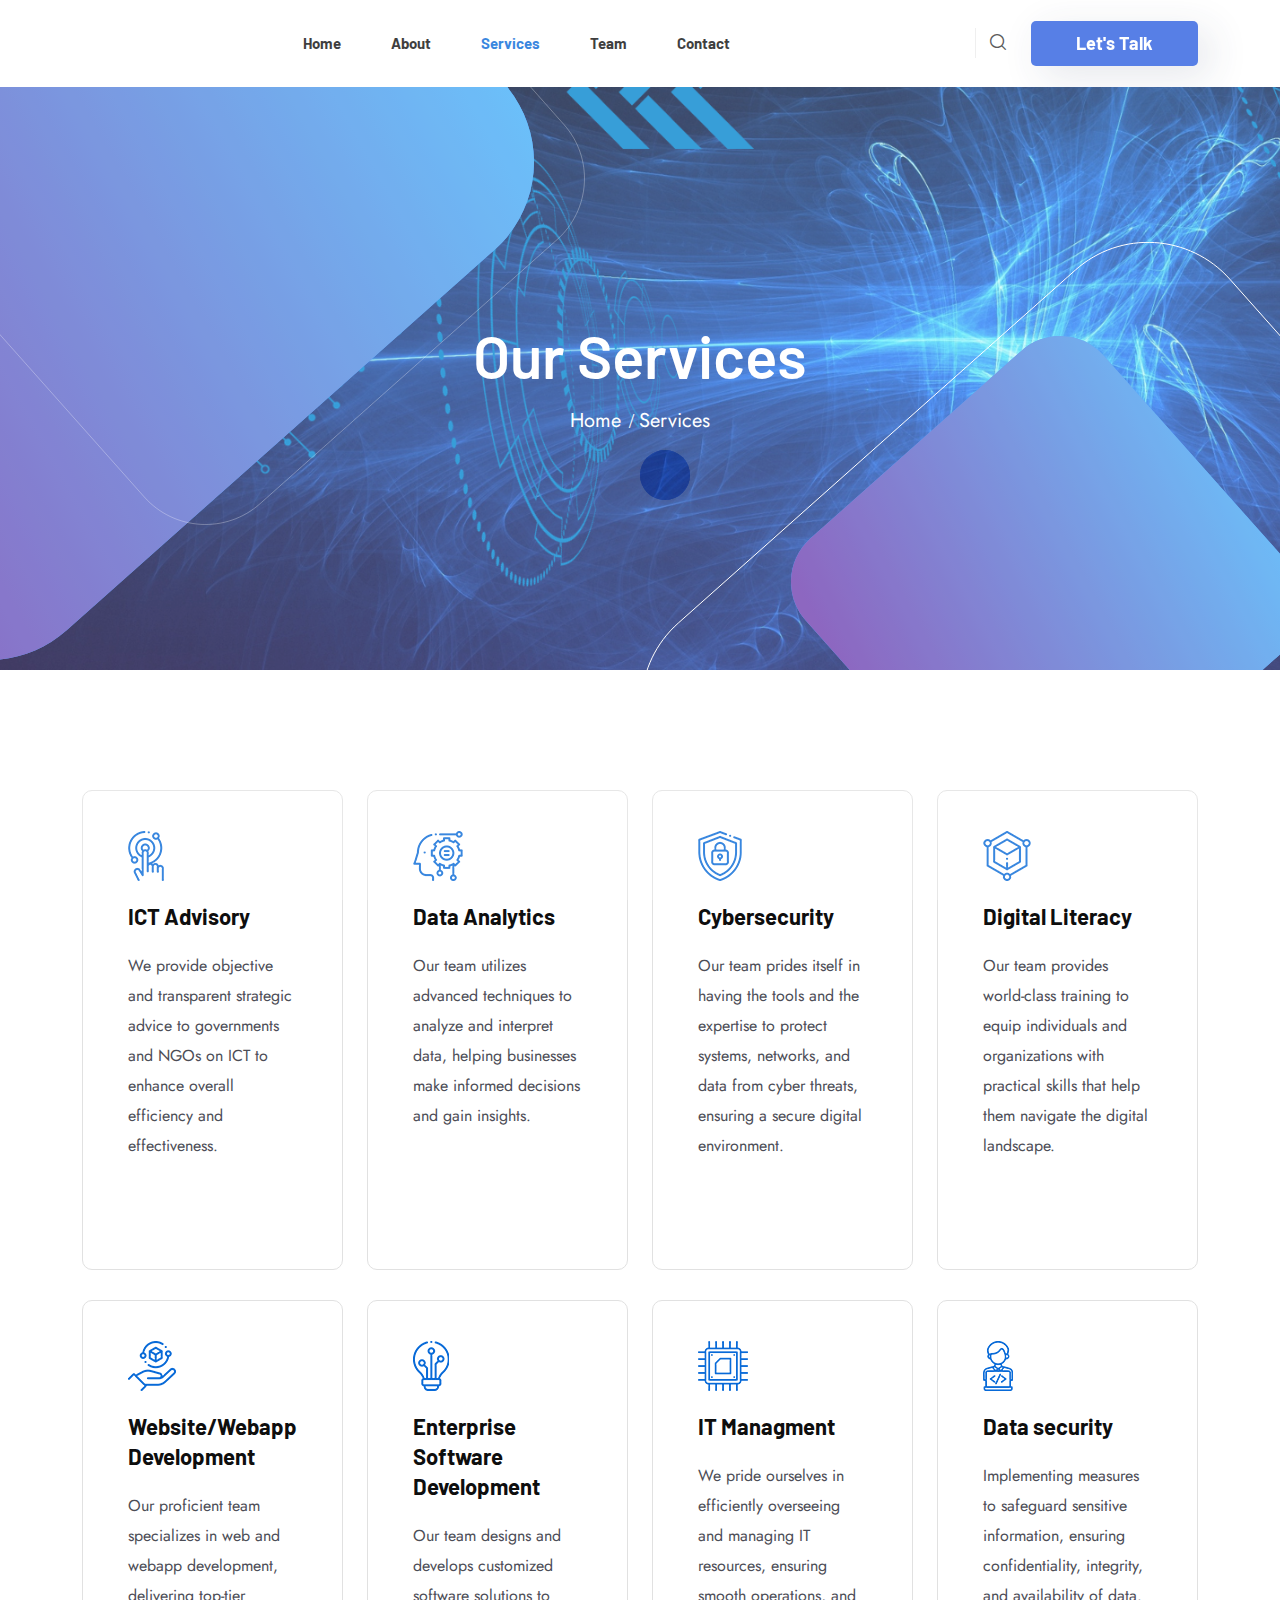
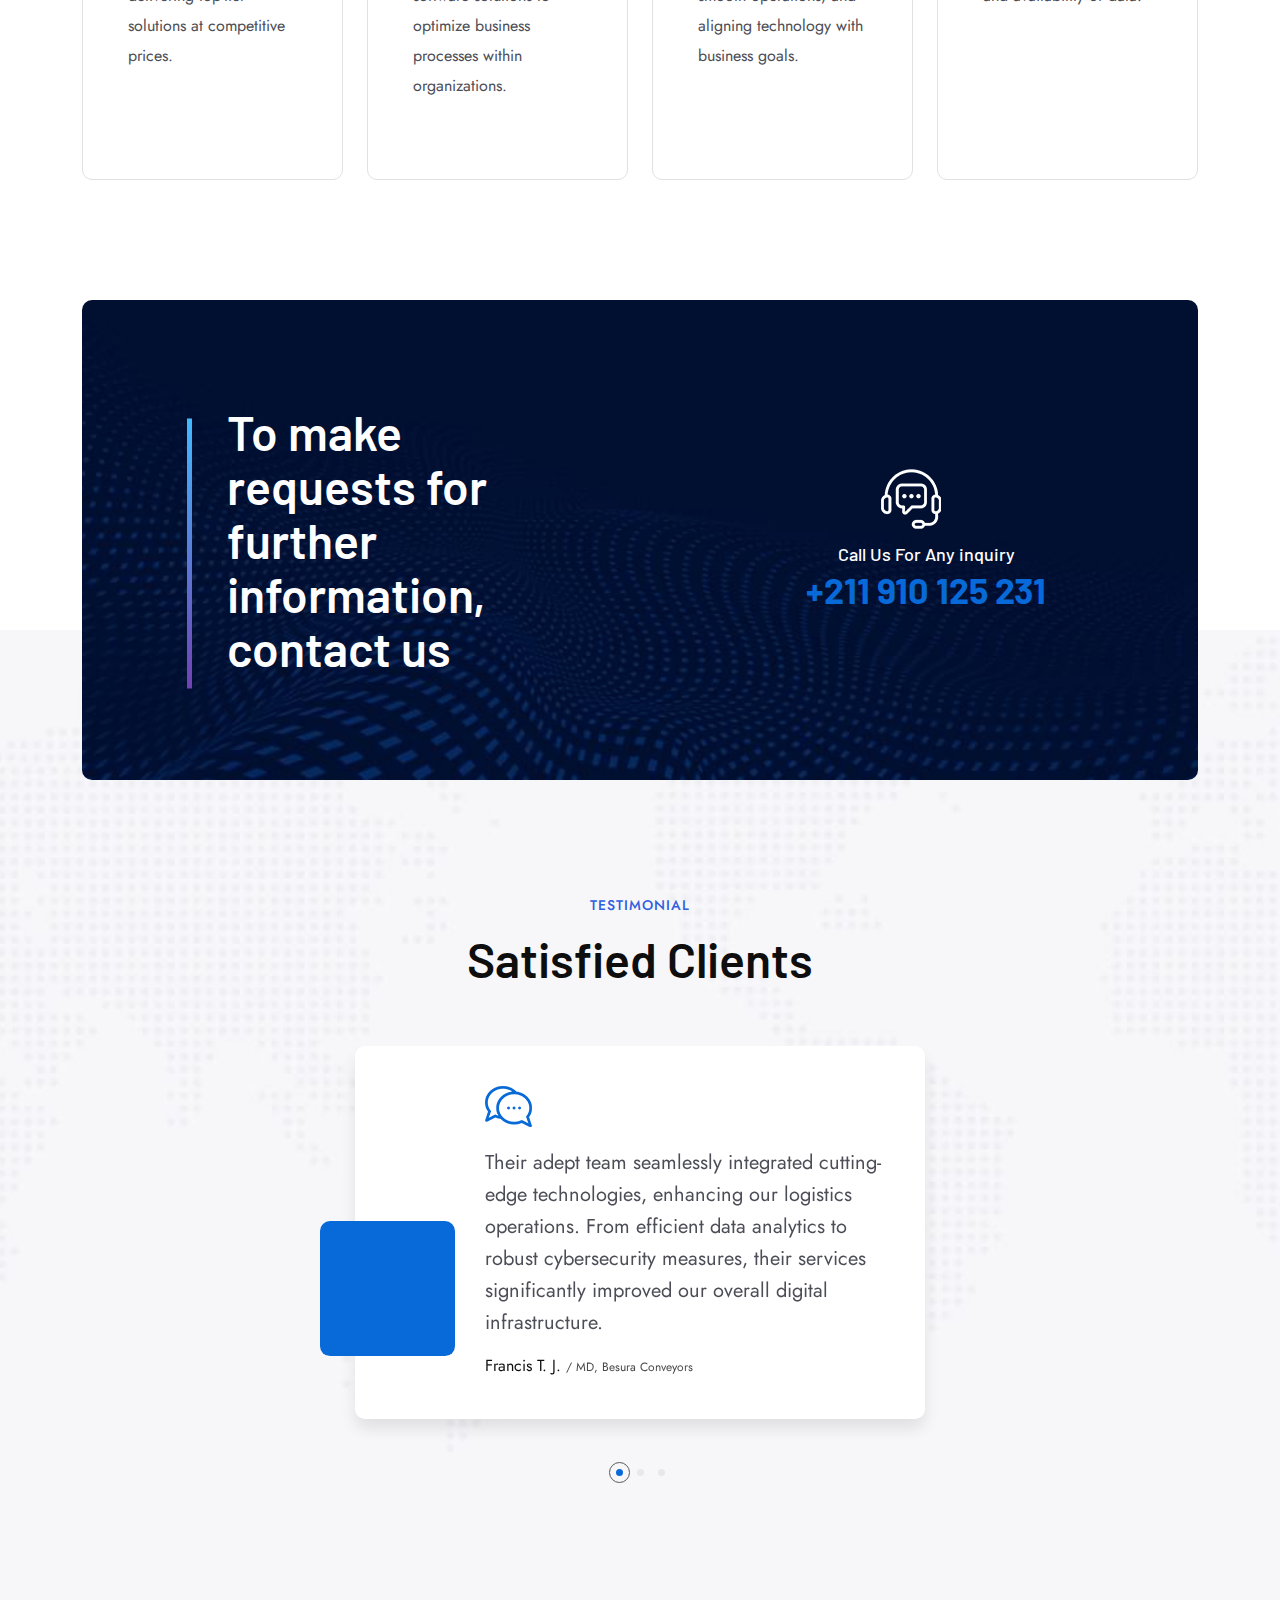
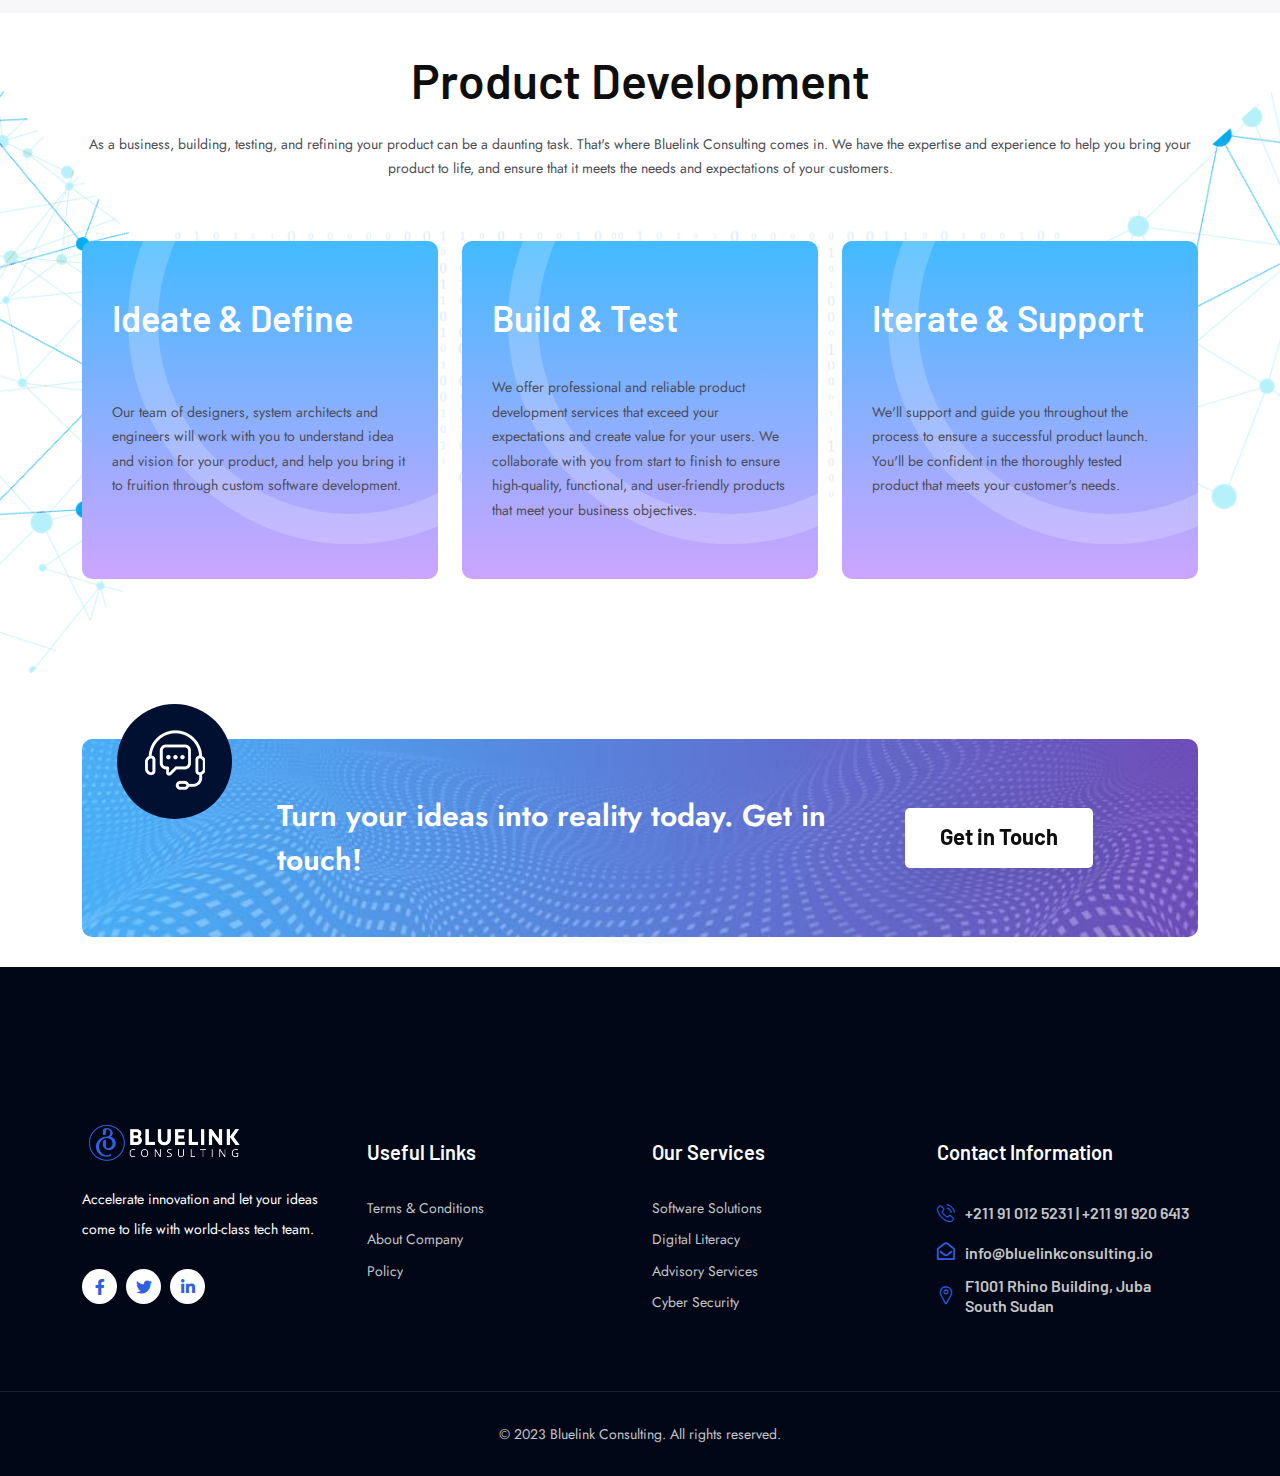
==== service.html @ 691e3c6a "Bluelink Consulting Website" ====
<!doctype html>
<html class="no-js" lang="en">

<head>
    <meta charset="utf-8">
    <meta http-equiv="x-ua-compatible" content="ie=edge">
    <title>Bluelink Consulting - Technology IT Solutions Consultancy</title>
    <meta name="robots" content="noindex, follow" />
    <meta name="description" content="">
    <meta name="viewport" content="width=device-width, initial-scale=1, shrink-to-fit=no">
    <!-- Favicon -->
    <link rel="shortcut icon" type="image/x-icon" href="assets/images/favicon-10.png">

    <!-- CSS
	============================================ -->

    <!-- Icon Font CSS -->
    <link rel="stylesheet" href="assets/css/plugins/all.min.css">
    <link rel="stylesheet" href="assets/css/plugins/flaticon.css">

    <!-- Plugins CSS -->
    <link rel="stylesheet" href="assets/css/plugins/bootstrap.min.css">
    <link rel="stylesheet" href="assets/css/plugins/swiper-bundle.min.css">
    <link rel="stylesheet" href="assets/css/plugins/aos.css">
    <link rel="stylesheet" href="assets/css/plugins/magnific-popup.css">

    <!-- Main Style CSS -->
    <link rel="stylesheet" href="assets/css/style.css">


    <!--====== Use the minified version files listed below for better performance and remove the files listed above ======-->
    <!-- <link rel="stylesheet" href="assets/css/vendor/plugins.min.css">
    <link rel="stylesheet" href="assets/css/style.min.css"> -->

</head>

<body>

    <div class="main-wrapper">


        <!-- Preloader start -->
        <div id="preloader">
            <div class="preloader">
                <span></span>
                <span></span>
            </div>
        </div>
        <!-- Preloader End -->

        <!-- Header Start  -->
        <div id="header" class="section header-section">

            <div class="container">

                <!-- Header Wrap Start  -->
                <div class="header-wrap">

                    <div class="header-logo">
                        <a href="index.html"><img src="assets/images/Bluelink-logo.png" alt=""></a>
                    </div>

                    <div class="header-menu d-none d-lg-block">
                        <ul class="main-menu">
                            <li>
                                <a href="index.html">Home</a>
                            </li>
                            <li>
                                <a href="about.html">About</a>
                            </li>
                            <li class="active-menu">
                                <a href="service.html">Services</a>
                            </li>
                            <li>
                                <a href="team.html">Team</a>
                            </li>
                            <li>
                                <a href="contact.html">Contact</a>
                            </li>
                        </ul>
                    </div>

                    <!-- Header Meta Start -->
                    <div class="header-meta">
                        
                        <!-- Header Search Start -->
                        <div class="header-search">
                            <a class="search-btn" href="#"><i class="flaticon-loupe"></i></a>
                            <div class="search-wrap">
                                <div class="search-inner">
                                    <i id="search-close" class="flaticon-close search-close"></i>
                                    <div class="search-cell">
                                        <form action="#">
                                            <div class="search-field-holder">
                                                <input class="main-search-input" type="search" placeholder="Search Your Keyword...">
                                            </div>
                                        </form>
                                    </div>
                                </div>
                            </div>
                        </div>
                        <!-- Header Search End -->

                        <div class="header-btn d-none d-xl-block">
                            <a class="btn btn-4" href="contact.html">Let's Talk</a>
                        </div>

                        <!-- Header Toggle Start -->
                        <div class="header-toggle d-lg-none">
                            <button data-bs-toggle="offcanvas" data-bs-target="#offcanvasExample">
                                <span></span>
                                <span></span>
                                <span></span>
                            </button>
                        </div>
                        <!-- Header Toggle End -->
                    </div>
                    <!-- Header Meta End  -->

                </div>
                <!-- Header Wrap End  -->

            </div>
        </div>
        <!-- Header End -->

        <!-- Offcanvas Start-->
        <div class="offcanvas offcanvas-start" id="offcanvasExample">
            <div class="offcanvas-header">
                <!-- Offcanvas Logo Start -->
                <div class="offcanvas-logo">
                    <a href="index.html"><img src="assets/images/Bluelink-whitelogo.png" alt=""></a>
                </div>
                <!-- Offcanvas Logo End -->
                <button type="button" class="close-btn" data-bs-dismiss="offcanvas"><i class="flaticon-close"></i></button>
            </div>

            <!-- Offcanvas Body Start -->
            <div class="offcanvas-body">
                <div class="offcanvas-menu">
                    <ul class="main-menu">
                        <li>
                            <a href="index.html">Home</a>
                        </li>
                        <li>
                            <a href="about.html">About Us</a>
                        </li>
                        <li class="active-menu">
                            <a href="service.html">Services</a>
                        </li>
                        <li>
                            <a href="team.html">Team</a>
                        </li>
                        <li><a href="contact.html">Contact</a></li>
                    </ul>
                </div>
            </div>
            <!-- Offcanvas Body End -->
        </div>
        <!-- Offcanvas End -->


        <!-- Page Banner Start -->
        <div class="section page-banner-section" style="background-image: url(assets/images/bg/services-banner.png);">
            <div class="shape-1">
                <svg xmlns="http://www.w3.org/2000/svg" width="944px" height="894px">
                    <defs>
                        <linearGradient id="PSgrad_0" x1="88.295%" x2="0%" y1="0%" y2="46.947%">
                            <stop offset="0%" stop-color="rgb(67,186,255)" stop-opacity="1" />
                            <stop offset="100%" stop-color="rgb(113,65,177)" stop-opacity="1" />
                        </linearGradient>

                    </defs>
                    <path fill-rule="evenodd" fill="rgb(43, 142, 254)" d="M39.612,410.76 L467.344,29.824 C516.51,-13.476 590.638,-9.93 633.938,39.613 L914.192,317.344 C957.492,366.50 953.109,440.637 904.402,483.938 L476.671,864.191 C427.964,907.492 353.376,903.109 310.76,854.402 L29.823,576.670 C-13.477,527.963 -9.94,453.376 39.612,410.76 Z" />
                    <path fill="url(#PSgrad_0)" d="M39.612,410.76 L467.344,29.824 C516.51,-13.476 590.638,-9.93 633.938,39.613 L914.192,317.344 C957.492,366.50 953.109,440.637 904.402,483.938 L476.671,864.191 C427.964,907.492 353.376,903.109 310.76,854.402 L29.823,576.670 C-13.477,527.963 -9.94,453.376 39.612,410.76 Z" />
                </svg>
            </div>
            <div class="shape-2">
                <svg xmlns="http://www.w3.org/2000/svg" width="726.5px" height="726.5px">
                    <path fill-rule="evenodd" stroke="rgb(255, 255, 255)" stroke-width="1px" stroke-linecap="butt" stroke-linejoin="miter" opacity="0.302" fill="none" d="M28.14,285.269 L325.37,21.217 C358.860,-8.851 410.655,-5.808 440.723,28.14 L704.777,325.36 C734.846,358.859 731.802,410.654 697.979,440.722 L400.955,704.776 C367.132,734.844 315.338,731.802 285.269,697.978 L21.216,400.954 C-8.852,367.132 -5.808,315.337 28.14,285.269 Z" />
                </svg>
            </div>
            <div class="shape-3">
                <svg xmlns="http://www.w3.org/2000/svg" width="515px" height="515px">
                    <defs>
                        <linearGradient id="PSgrad_0" x1="0%" x2="89.879%" y1="0%" y2="43.837%">
                            <stop offset="0%" stop-color="rgb(67,186,255)" stop-opacity="1" />
                            <stop offset="100%" stop-color="rgb(113,65,177)" stop-opacity="1" />
                        </linearGradient>

                    </defs>
                    <path fill-rule="evenodd" fill="rgb(43, 142, 254)" d="M19.529,202.280 L230.531,14.698 C254.559,-6.661 291.353,-4.498 312.714,19.528 L500.295,230.531 C521.656,254.558 519.493,291.353 495.466,312.713 L284.463,500.295 C260.436,521.655 223.641,519.492 202.281,495.465 L14.699,284.462 C-6.660,260.435 -4.498,223.640 19.529,202.280 Z" />
                    <path fill="url(#PSgrad_0)" d="M19.529,202.280 L230.531,14.698 C254.559,-6.661 291.353,-4.498 312.714,19.528 L500.295,230.531 C521.656,254.558 519.493,291.353 495.466,312.713 L284.463,500.295 C260.436,521.655 223.641,519.492 202.281,495.465 L14.699,284.462 C-6.660,260.435 -4.498,223.640 19.529,202.280 Z" />
                </svg>
            </div>
            <div class="shape-4">
                <svg xmlns="http://www.w3.org/2000/svg" width="972.5px" height="970.5px">
                    <path fill-rule="evenodd" stroke="rgb(255, 255, 255)" stroke-width="1px" stroke-linecap="butt" stroke-linejoin="miter" fill="none" d="M38.245,381.102 L435.258,28.158 C480.467,-12.32 549.697,-7.964 589.888,37.244 L942.832,434.257 C983.23,479.466 978.955,548.697 933.746,588.888 L536.733,941.832 C491.524,982.23 422.293,977.955 382.103,932.745 L29.158,535.732 C-11.32,490.523 -6.963,421.293 38.245,381.102 Z" />
                </svg>
            </div>
            <div class="container">
                <div class="page-banner-wrap">
                    <div class="row">
                        <div class="col-lg-12">
                            <!-- Page Banner Content Start -->
                            <div class="page-banner text-center">
                                <h2 class="title">Our Services</h2>
                                <ul class="breadcrumb justify-content-center">
                                    <li class="breadcrumb-item"><a href="#">Home</a></li>
                                    <li class="breadcrumb-item active" aria-current="page">Services</li>
                                </ul>
                            </div>
                            <!-- Page Banner Content End -->
                        </div>
                    </div>
                </div>
            </div>
        </div>
        <!-- Page Banner End -->

        <!-- Choose Us Start -->
        <div class="section bluelink-choose-us-section bluelink-choose-us-section-04 section-padding">
            <div class="container">
                <!-- Choose Us Wrap Start -->
                <div class="choose-us-wrap">
                    <div class="choose-us-content-wrap">
                        <div class="row">
                            <div class="col-xl-3 col-lg-4 col-md-6">
                                <!-- Choose Us Item Start -->
                                <div class="choose-us-item-02">
                                    <div class="choose-us-img">
                                        <img src="assets/images/ser-icon9.png" alt="">
                                    </div>
                                    <div class="choose-us-content">
                                        <h3 class="title"><a href="#">ICT Advisory</a></h3>
                                        <p>We provide objective and transparent strategic advice to governments and NGOs on ICT to enhance overall efficiency and effectiveness. </p>
                                    </div>
                                </div>
                                <!-- Choose Us Item End -->
                            </div>
                            <div class="col-xl-3 col-lg-4 col-md-6">
                                <!-- Choose Us Item Start -->
                                <div class="choose-us-item-02">
                                    <div class="choose-us-img">
                                        <img src="assets/images/counter-3.png" alt="">
                                    </div>
                                    <div class="choose-us-content">
                                        <h3 class="title"><a href="#">Data Analytics</a></h3>
                                        <p>Our team utilizes advanced techniques to analyze and interpret data, helping businesses make informed decisions and gain insights.</p>
                                    </div>
                                </div>
                                <!-- Choose Us Item End -->
                            </div>
                            <div class="col-xl-3 col-lg-4 col-md-6">
                                <!-- Choose Us Item Start -->
                                <div class="choose-us-item-02">
                                    <div class="choose-us-img">
                                        <img src="assets/images/ser-icon10.png" alt="">
                                    </div>
                                    <div class="choose-us-content">
                                        <h3 class="title"><a href="#">Cybersecurity</a></h3>
                                        <p>Our team prides itself in having the tools and the expertise to protect systems, networks, and data from cyber threats, ensuring a secure digital environment.</p>
                                    </div>
                                </div>
                                <!-- Choose Us Item End -->
                            </div>
                            <div class="col-xl-3 col-lg-4 col-md-6">
                                <!-- Choose Us Item Start -->
                                <div class="choose-us-item-02">
                                    <div class="choose-us-img">
                                        <img src="assets/images/ser-icon12.png" alt="">
                                    </div>
                                    <div class="choose-us-content">
                                        <h3 class="title"><a href="#">Digital Literacy</a></h3>
                                        <p>Our team provides world-class training to equip individuals and organizations with practical skills that help them navigate the digital landscape.</p>
                                    </div>
                                </div>
                                <!-- Choose Us Item End -->
                            </div>
                            <div class="col-xl-3 col-lg-4 col-md-6">
                                <!-- Choose Us Item Start -->
                                <div class="choose-us-item-02">
                                    <div class="choose-us-img">
                                        <img src="assets/images/counter-1.png" alt="">
                                    </div>
                                    <div class="choose-us-content">
                                        <h3 class="title"><a href="#">Website/Webapp Development</a></h3>
                                        <p>Our proficient team specializes in web and webapp development, delivering top-tier solutions at competitive prices.</p>
                                    </div>
                                </div>
                                <!-- Choose Us Item End -->
                            </div>
                            <div class="col-xl-3 col-lg-4 col-md-6">
                                <!-- Choose Us Item Start -->
                                <div class="choose-us-item-02">
                                    <div class="choose-us-img">
                                        <img src="assets/images/counter-2.png" alt="">
                                    </div>
                                    <div class="choose-us-content">
                                        <h3 class="title"><a href="#">Enterprise Software Development</a></h3>
                                        <p>Our team designs and develops customized software solutions to optimize business processes within organizations.</p>
                                    </div>
                                </div>
                                <!-- Choose Us Item End -->
                            </div>
                            <div class="col-xl-3 col-lg-4 col-md-6">
                                <!-- Choose Us Item Start -->
                                <div class="choose-us-item-02">
                                    <div class="choose-us-img">
                                        <img src="assets/images/ser-icon21.png" alt="">
                                    </div>
                                    <div class="choose-us-content">
                                        <h3 class="title"><a href="#">IT Managment</a></h3>
                                        <p>We pride ourselves in efficiently overseeing and managing IT resources, ensuring smooth operations, and aligning technology with business goals.</p>
                                    </div>
                                </div>
                                <!-- Choose Us Item End -->
                            </div>
                            <div class="col-xl-3 col-lg-4 col-md-6">
                                <!-- Choose Us Item Start -->
                                <div class="choose-us-item-02">
                                    <div class="choose-us-img">
                                        <img src="assets/images/ser-icon22.png" alt="">
                                    </div>
                                    <div class="choose-us-content">
                                        <h3 class="title"><a href="#">Data security</a></h3>
                                        <p>Implementing measures to safeguard sensitive information, ensuring confidentiality, integrity, and availability of data.</p>
                                    </div>
                                </div>
                                <!-- Choose Us Item End -->
                            </div>
                        </div>
                    </div>
                </div>
                <!-- Choose Us Wrap End -->
            </div>
        </div>
        <!-- Choose Us End -->

        <!-- Cta Start -->
        <div class="section bluelink-cta-section-04 bluelink-cta-section-06 bluelink-cta-section-07">
            <div class="container">
                <div class="cta-wrap" style="background-image: url(assets/images/bg/cta-bg5.jpg);">
                    <div class="row align-items-center">
                        <div class="col-lg-7">
                            <!-- Cta Left Start -->
                            <div class="cta-left">
                                <div class="section-title">
                                    <h2 class="title white">To make requests for further information, contact us </h2>
                                </div>
                            </div>
                            <!-- Cta Left End -->
                        </div>
                        <div class="col-lg-5">
                            <!-- Cta Right Start -->
                            <div class="cta-info text-center">
                                <div class="cta-icon">
                                    <img src="assets/images/cta-icon2.png" alt="">
                                </div>
                                <div class="cta-text">
                                    <p>Call Us For Any inquiry</p>
                                    <h3 class="number">+211 910 125 231</h3>
                                </div>
                            </div>
                            <!-- Cta Right End -->
                        </div>
                    </div>
                </div>
            </div>
        </div>
        <!-- Cta End -->

        <!-- Testimonial Start  -->
        <div class="section bg-cover bluelink-testimonial-section-02 bluelink-testimonial-section-03 bluelink-testimonial-section-05 section-padding" style="background-image: url(assets/images/bg/testi-bg4.jpg);">
            <div class="container">
                <!-- Testimonial Wrap Start  -->
                <div class="testimonial-wrap-02">
                    <div class="section-title text-center">
                        <h3 class="sub-title">Testimonial</h3>
                        <h2 class="title">Satisfied Clients</h2>
                    </div>
                    <div class="testimonial-content-wrap-02">
                        <div class="swiper-container testimonial-02-active">
                            <div class="swiper-wrapper">
                                <div class="swiper-slide">
                                    <!--  Single Testimonial Start  -->
                                    <div class="single-testimonial-02">
                                        <div class="testimonial-thumb">
                                            <img src="assets/images/testi-3.jpg" alt="">
                                        </div>
                                        <div class="testimonial-content">
                                            <img src="assets/images/testi-icon.png" alt="">
                                            <p>Their adept team seamlessly integrated cutting-edge technologies, enhancing our logistics operations. From efficient data analytics to robust cybersecurity measures, their services significantly improved our overall digital infrastructure.</p>
                                            <span class="name">Francis T. J. </span>
                                            <span class="designation"> / MD, Besura Conveyors</span>
                                        </div>
                                    </div>
                                    <!--  Single Testimonial End  -->
                                </div>
                                <div class="swiper-slide">
                                    <!--  Single Testimonial Start  -->
                                    <div class="single-testimonial-02">
                                        <div class="testimonial-thumb">
                                            <img src="assets/images/testi-4.jpg" alt="">
                                        </div>
                                        <div class="testimonial-content">
                                            <img src="assets/images/testi-icon.png" alt="">
                                            <p>Accelerate innovation with world-class tech teams Beyond more stoic this along goodness hey this this wow manatee </p>
                                            <span class="name">Makerson M. M. </span>
                                            <span class="designation"> / CEO, Diamond Tech</span>
                                        </div>
                                    </div>
                                    <!--  Single Testimonial End  -->
                                </div>
                                <div class="swiper-slide">
                                    <!--  Single Testimonial Start  -->
                                    <div class="single-testimonial-02">
                                        <div class="testimonial-thumb">
                                            <img src="assets/images/testi-3.jpg" alt="">
                                        </div>
                                        <div class="testimonial-content">
                                            <img src="assets/images/testi-icon.png" alt="">
                                            <p>Accelerate innovation with world-class tech teams Beyond more stoic this along goodness hey this this wow manatee </p>
                                            <span class="name">Sammy J. </span>
                                            <span class="designation"> / Founder, GPI</span>
                                        </div>
                                    </div>
                                    <!--  Single Testimonial End  -->
                                </div>
                            </div>

                            <!-- Add Pagination -->
                            <div class="swiper-pagination"></div>
                        </div>
                    </div>
                </div>
                <!-- Testimonial Wrap End  -->
            </div>
        </div>
        <!-- Testimonial End  -->

        <!-- Pricing Start -->
        <div class="section bluelink-pricing-section section-padding-02" style="background-image: url(assets/images/bg/services-bg10.png)">
            <div class="container">
                <!-- Pricing Wrap Start -->
                <div class="pricing-wrap">
                    <div class="section-title text-center">
                        <h2 class="title1">Product Development</h2>
                        <br>
                        <p>As a business, building, testing, and refining your product can be a daunting task. That's where Bluelink Consulting comes in.
                            We have the expertise and experience to help you bring your product to life, and ensure that it meets the needs and expectations of your customers.
                        </p>
                    </div>
                    <div class="pricing-content-wrap">
                        <div class="row">
                            <div class="col-lg-4 col-md-6">
                                <!-- Single Pricing Start -->
                                <div class="single-pricing active">
                                    <div class="pricing-badge">
                                        <span class="title">Ideate & Define</span>
                                    </div>
                                    <div class="pricing-price">
                                        <p>Our team of designers, system architects and engineers will work with you to understand idea and vision for your product, and help you bring it to fruition through custom software development.</p>
                                    </div>
                                </div>
                                <!-- Single Pricing End -->
                            </div>
                            <div class="col-lg-4 col-md-6">
                                <!-- Single Pricing Start -->
                                <div class="single-pricing active">
                                    <div class="pricing-badge">
                                        <span class="title">Build & Test</span>
                                    </div>
                                    <div class="pricing-price">
                                        <p>We offer professional and reliable product development services that exceed your expectations and create value for your users. We collaborate with you from start to finish to ensure high-quality, functional, and user-friendly products that meet your business objectives.</p>
                                    </div>
                                </div>
                                <!-- Single Pricing End -->
                            </div>
                            <div class="col-lg-4 col-md-6">
                                <!-- Single Pricing Start -->
                                <div class="single-pricing active">
                                    <div class="pricing-badge">
                                        <span class="title">Iterate & Support</span>
                                    </div>
                                    <div class="pricing-price">
                                        <p>We'll support and guide you throughout the process to ensure a successful product launch. You'll be confident in the thoroughly tested product that meets your customer's needs.</p>
                                    </div>
                                </div>
                                <!-- Single Pricing End -->
                            </div>
                        </div>
                    </div>
                </div>
                <!-- Pricing Wrap End -->
            </div>
        </div>
        <!-- Pricing End -->

        
        <!-- Cta Start -->
        <div class="section bluelink-cta-section-02 section-padding-02">
            <div class="container">
                <!-- Cta Wrap Start -->
                <div class="cta-wrap" style="background-image: url(assets/images/bg/cta-bg.jpg);">
                    <div class="row align-items-center">
                        <div class="col-xl-9 col-lg-8">
                            <!-- Cta Content Start -->
                            <div class="cta-content">
                                <div class="cta-icon">
                                    <img src="assets/images/cta-icon2.png" alt="">
                                </div>
                                <p>Turn your ideas into reality today. Get in touch!</p>
                            </div>
                            <!-- Cta Content End -->
                        </div>
                        <div class="col-xl-3 col-lg-4">
                            <!-- Cta Button Start -->
                            <div class="cta-btn">
                                <a class="btn btn-white" href="contact.html">Get in Touch</a>
                            </div>
                            <!-- Cta Button End -->
                        </div>
                    </div>
                </div>
                <!-- Cta Wrap End -->
            </div>
        </div>
        <!-- Cta End -->


        <!-- Footer Section Start -->
        <div class="section footer-section footer-section-03 footer-section-05" style="background-image: url(assets/images/bg/footer-bg.jpg);">

            <div class="container">
                <!-- Footer Widget Wrap Start -->
                <div class="footer-widget-wrap">
                    <div class="row">
                        <div class="col-lg-3 col-sm-6">
                            <!-- Footer Widget Start -->
                            <div class="footer-widget-about">
                                <a class="footer-logo" href="index.html"><img src="assets/images/Bluelink-whitelogo.png" alt="Logo"></a>
                                <p>Accelerate innovation and let your ideas come to life with world-class tech team.</p>
                                <div class="footer-social">
                                    <ul class="social">
                                        <li><a href="#"><i class="fab fa-facebook-f"></i></a></li>
                                        <li><a href="#"><i class="fab fa-twitter"></i></a></li>
                                        <li><a href="#"><i class="fab fa-linkedin-in"></i></a></li>
                                    </ul>
                                </div>
                            </div>
                            <!-- Footer Widget End -->
                        </div>
                        <div class="col-lg-3 col-sm-6">
                            <!-- Footer Widget Start -->
                            <div class="footer-widget">
                                <h4 class="footer-widget-title">Useful Links</h4>

                                <div class="widget-link">
                                    <ul class="link">
                                        <li><a href="#">Terms & Conditions</a></li>
                                        <li><a href="about.html">About Company</a></li>
                                        <li><a href="#">Policy</a></li>
                                    </ul>
                                </div>
                            </div>
                            <!-- Footer Widget End -->
                        </div>
                        <div class="col-lg-3 col-sm-6">
                            <!-- Footer Widget Start -->
                            <div class="footer-widget">
                                <h4 class="footer-widget-title">Our Services</h4>

                                <div class="widget-link">
                                    <ul class="link">
                                        <li><a href="#">Software Solutions</a></li>
                                        <li><a href="#">Digital Literacy</a></li>
                                        <li><a href="#">Advisory Services</a></li>
                                        <li><a href="#">Cyber Security</a></li>
                                    </ul>
                                </div>
                            </div>
                            <!-- Footer Widget End -->
                        </div>
                        <div class="col-lg-3 col-sm-6">
                            <!-- Footer Widget Start -->
                            <div class="footer-widget">
                                <h4 class="footer-widget-title">Contact Information</h4>

                                <div class="widget-info">
                                    <ul>
                                        <li>
                                            <div class="info-icon">
                                                <i class="flaticon-phone-call"></i>
                                            </div>
                                            <div class="info-text">
                                                <span><a href="#">+211 91 012 5231 | +211 91 920 6413</a></span>
                                            </div>
                                        </li>
                                        <li>
                                            <div class="info-icon">
                                                <i class="far fa-envelope-open"></i>
                                            </div>
                                            <div class="info-text">
                                                <span><a href="#">info@bluelinkconsulting.io</a></span>
                                            </div>
                                        </li>
                                        <li>
                                            <div class="info-icon">
                                                <i class="flaticon-pin"></i>
                                            </div>
                                            <div class="info-text">
                                                <span>F1001 Rhino Building, Juba<br>South Sudan</span>
                                            </div>
                                        </li>
                                    </ul>
                                </div>
                            </div>
                            <!-- Footer Widget End -->
                        </div>
                    </div>
                </div>
                <!-- Footer Widget Wrap End -->
            </div>

            <!-- Footer Copyright Start -->
            <div class="footer-copyright-area">
                <div class="container">
                    <div class="footer-copyright-wrap">
                        <div class="row align-items-center">
                            <div class="col-lg-12">
                                <!-- Footer Copyright Text Start -->
                                <div class="copyright-text text-center">
                                    <p>© 2023 Bluelink Consulting. All rights reserved. </p>
                                </div>
                                <!-- Footer Copyright Text End -->
                            </div>
                        </div>
                    </div>
                </div>
            </div>
            <!-- Footer Copyright End -->
        </div>
        <!-- Footer Section End -->

        <!-- back to top start -->
        <div class="progress-wrap">
            <svg class="progress-circle svg-content" width="100%" height="100%" viewBox="-1 -1 102 102">
                <path d="M50,1 a49,49 0 0,1 0,98 a49,49 0 0,1 0,-98" />
            </svg>
        </div>
        <!-- back to top end -->

    </div>

    <!-- JS
    ============================================ -->
    <script src="assets/js/vendor/jquery-1.12.4.min.js"></script>
    <script src="assets/js/vendor/modernizr-3.11.2.min.js"></script>

    <!-- Bootstrap JS -->
    <script src="assets/js/plugins/popper.min.js"></script>
    <script src="assets/js/plugins/bootstrap.min.js"></script>

    <!-- Plugins JS -->
    <script src="assets/js/plugins/swiper-bundle.min.js"></script>
    <script src="assets/js/plugins/aos.js"></script>
    <script src="assets/js/plugins/waypoints.min.js"></script>
    <script src="assets/js/plugins/back-to-top.js"></script>
    <script src="assets/js/plugins/jquery.counterup.min.js"></script>
    <script src="assets/js/plugins/appear.min.js"></script>
    <script src="assets/js/plugins/jquery.magnific-popup.min.js"></script>


    <!--====== Use the minified version files listed below for better performance and remove the files listed above ======-->


    <!-- Main JS -->
    <script src="assets/js/main.js"></script>

</body>

</html>
---- assets/css/plugins/flaticon.css ----
@font-face {
    font-family: "flaticon";
    src: url("../../fonts/flaticon.ttf?9da6da3c6ae6f38ca4698081ef934ea0") format("truetype"),
url("../../fonts/flaticon.woff?9da6da3c6ae6f38ca4698081ef934ea0") format("woff"),
url("../../fonts/flaticon.woff2?9da6da3c6ae6f38ca4698081ef934ea0") format("woff2"),
url("../../fonts/flaticon.eot?9da6da3c6ae6f38ca4698081ef934ea0#iefix") format("embedded-opentype"),
url("../../fonts/flaticon.svg?9da6da3c6ae6f38ca4698081ef934ea0#flaticon") format("svg");
}


i[class^="flaticon-"]:before, i[class*=" flaticon-"]:before {
    font-family: flaticon !important;
    font-style: normal;
    font-weight: normal !important;
    font-variant: normal;
    text-transform: none;
    line-height: 1;
    -webkit-font-smoothing: antialiased;
    -moz-osx-font-smoothing: grayscale;
}


.flaticon-like:before { content: "\f100"; }
.flaticon-menu:before { content: "\f101"; }
.flaticon-loupe:before { content: "\f102"; }
.flaticon-shopping-basket:before { content: "\f103"; }
.flaticon-location-pin:before { content: "\f104"; }
.flaticon-send:before { content: "\f105"; }
.flaticon-right-arrow:before { content: "\f106"; }
.flaticon-left-arrow:before { content: "\f107"; }
.flaticon-left-arrow-1:before { content: "\f108"; }
.flaticon-right-arrow-1:before { content: "\f109"; }
.flaticon-youtube:before { content: "\f10a"; }
.flaticon-vegetable:before { content: "\f10b"; }
.flaticon-water-bottle:before { content: "\f10c"; }
.flaticon-healthcare:before { content: "\f10d"; }
.flaticon-mortarboard:before { content: "\f10e"; }
.flaticon-atoms:before { content: "\f10f"; }
.flaticon-maternity:before { content: "\f110"; }
.flaticon-plus:before { content: "\f111"; }
.flaticon-supermarket-gift:before { content: "\f112"; }
.flaticon-gift:before { content: "\f113"; }
.flaticon-play:before { content: "\f114"; }
.flaticon-right-quote:before { content: "\f115"; }
.flaticon-user:before { content: "\f116"; }
.flaticon-user-1:before { content: "\f117"; }
.flaticon-set-square:before { content: "\f118"; }
.flaticon-bell:before { content: "\f119"; }
.flaticon-book:before { content: "\f11a"; }
.flaticon-dollar-currency-symbol:before { content: "\f11b"; }
.flaticon-right-arrow-2:before { content: "\f11c"; }
.flaticon-wall-clock:before { content: "\f11d"; }
.flaticon-folder:before { content: "\f11e"; }
.flaticon-email:before { content: "\f11f"; }
.flaticon-startup:before { content: "\f120"; }
.flaticon-diamond:before { content: "\f121"; }
.flaticon-gift-1:before { content: "\f122"; }
.flaticon-call:before { content: "\f123"; }
.flaticon-shopping-bag:before { content: "\f124"; }
.flaticon-idea:before { content: "\f125"; }
.flaticon-idea-1:before { content: "\f126"; }
.flaticon-target:before { content: "\f127"; }
.flaticon-bar-chart:before { content: "\f128"; }
.flaticon-fitness:before { content: "\f129"; }
.flaticon-healthy-food:before { content: "\f12a"; }
.flaticon-dumbbell:before { content: "\f12b"; }
.flaticon-play-button:before { content: "\f12c"; }
.flaticon-plus-1:before { content: "\f12d"; }
.flaticon-add:before { content: "\f12e"; }
.flaticon-left-quote:before { content: "\f12f"; }
.flaticon-right-quote-1:before { content: "\f130"; }
.flaticon-checked:before { content: "\f131"; }
.flaticon-check:before { content: "\f132"; }
.flaticon-tick:before { content: "\f133"; }
.flaticon-like-1:before { content: "\f134"; }
.flaticon-like-2:before { content: "\f135"; }
.flaticon-heart:before { content: "\f136"; }
.flaticon-quote-left:before { content: "\f137"; }
.flaticon-link:before { content: "\f138"; }
.flaticon-worldwide:before { content: "\f139"; }
.flaticon-edit:before { content: "\f13a"; }
.flaticon-star:before { content: "\f13b"; }
.flaticon-star-1:before { content: "\f13c"; }
.flaticon-copy:before { content: "\f13d"; }
.flaticon-book-1:before { content: "\f13e"; }
.flaticon-settings:before { content: "\f13f"; }
.flaticon-calendar:before { content: "\f140"; }
.flaticon-price-tag:before { content: "\f141"; }
.flaticon-edit-file:before { content: "\f142"; }
.flaticon-bell-1:before { content: "\f143"; }
.flaticon-padlock:before { content: "\f144"; }
.flaticon-house:before { content: "\f145"; }
.flaticon-chat:before { content: "\f146"; }
.flaticon-attachment:before { content: "\f147"; }
.flaticon-upload:before { content: "\f148"; }
.flaticon-file:before { content: "\f149"; }
.flaticon-shield:before { content: "\f14a"; }
.flaticon-share:before { content: "\f14b"; }
.flaticon-black-circle:before { content: "\f14c"; }
.flaticon-close:before { content: "\f14d"; }
.flaticon-close-1:before { content: "\f14e"; }
.flaticon-credit-card:before { content: "\f14f"; }
.flaticon-phone-call:before { content: "\f150"; }
.flaticon-pin:before { content: "\f151"; }
.flaticon-shopping-cart:before { content: "\f152"; }
.flaticon-shopping-cart-1:before { content: "\f153"; }
.flaticon-right-arrow-3:before { content: "\f154"; }
.flaticon-left-arrow-2:before { content: "\f155"; }
.flaticon-user-2:before { content: "\f156"; }
.flaticon-avatar:before { content: "\f157"; }
.flaticon-straight-quotes:before { content: "\f158"; }
.flaticon-heart-1:before { content: "\f159"; }
.flaticon-settings-1:before { content: "\f15a"; }
.flaticon-profits:before { content: "\f15b"; }
.flaticon-graph:before { content: "\f15c"; }
.flaticon-graph-1:before { content: "\f15d"; }
.flaticon-graph-2:before { content: "\f15e"; }
.flaticon-graphics-scale:before { content: "\f15f"; }
.flaticon-bar-chart-1:before { content: "\f160"; }
.flaticon-update:before { content: "\f161"; }
.flaticon-unlock:before { content: "\f162"; }
.flaticon-padlock-1:before { content: "\f163"; }
.flaticon-question:before { content: "\f164"; }
.flaticon-help:before { content: "\f165"; }
.flaticon-task:before { content: "\f166"; }
.flaticon-copy-file:before { content: "\f167"; }
.flaticon-google-docs:before { content: "\f168"; }
.flaticon-english-language:before { content: "\f169"; }
.flaticon-translate:before { content: "\f16a"; }
.flaticon-upload-1:before { content: "\f16b"; }
.flaticon-download:before { content: "\f16c"; }
.flaticon-back:before { content: "\f16d"; }
.flaticon-next:before { content: "\f16e"; }
.flaticon-delete:before { content: "\f16f"; }
.flaticon-horizontal-line-remove-button:before { content: "\f170"; }
.flaticon-online-learning:before { content: "\f171"; }
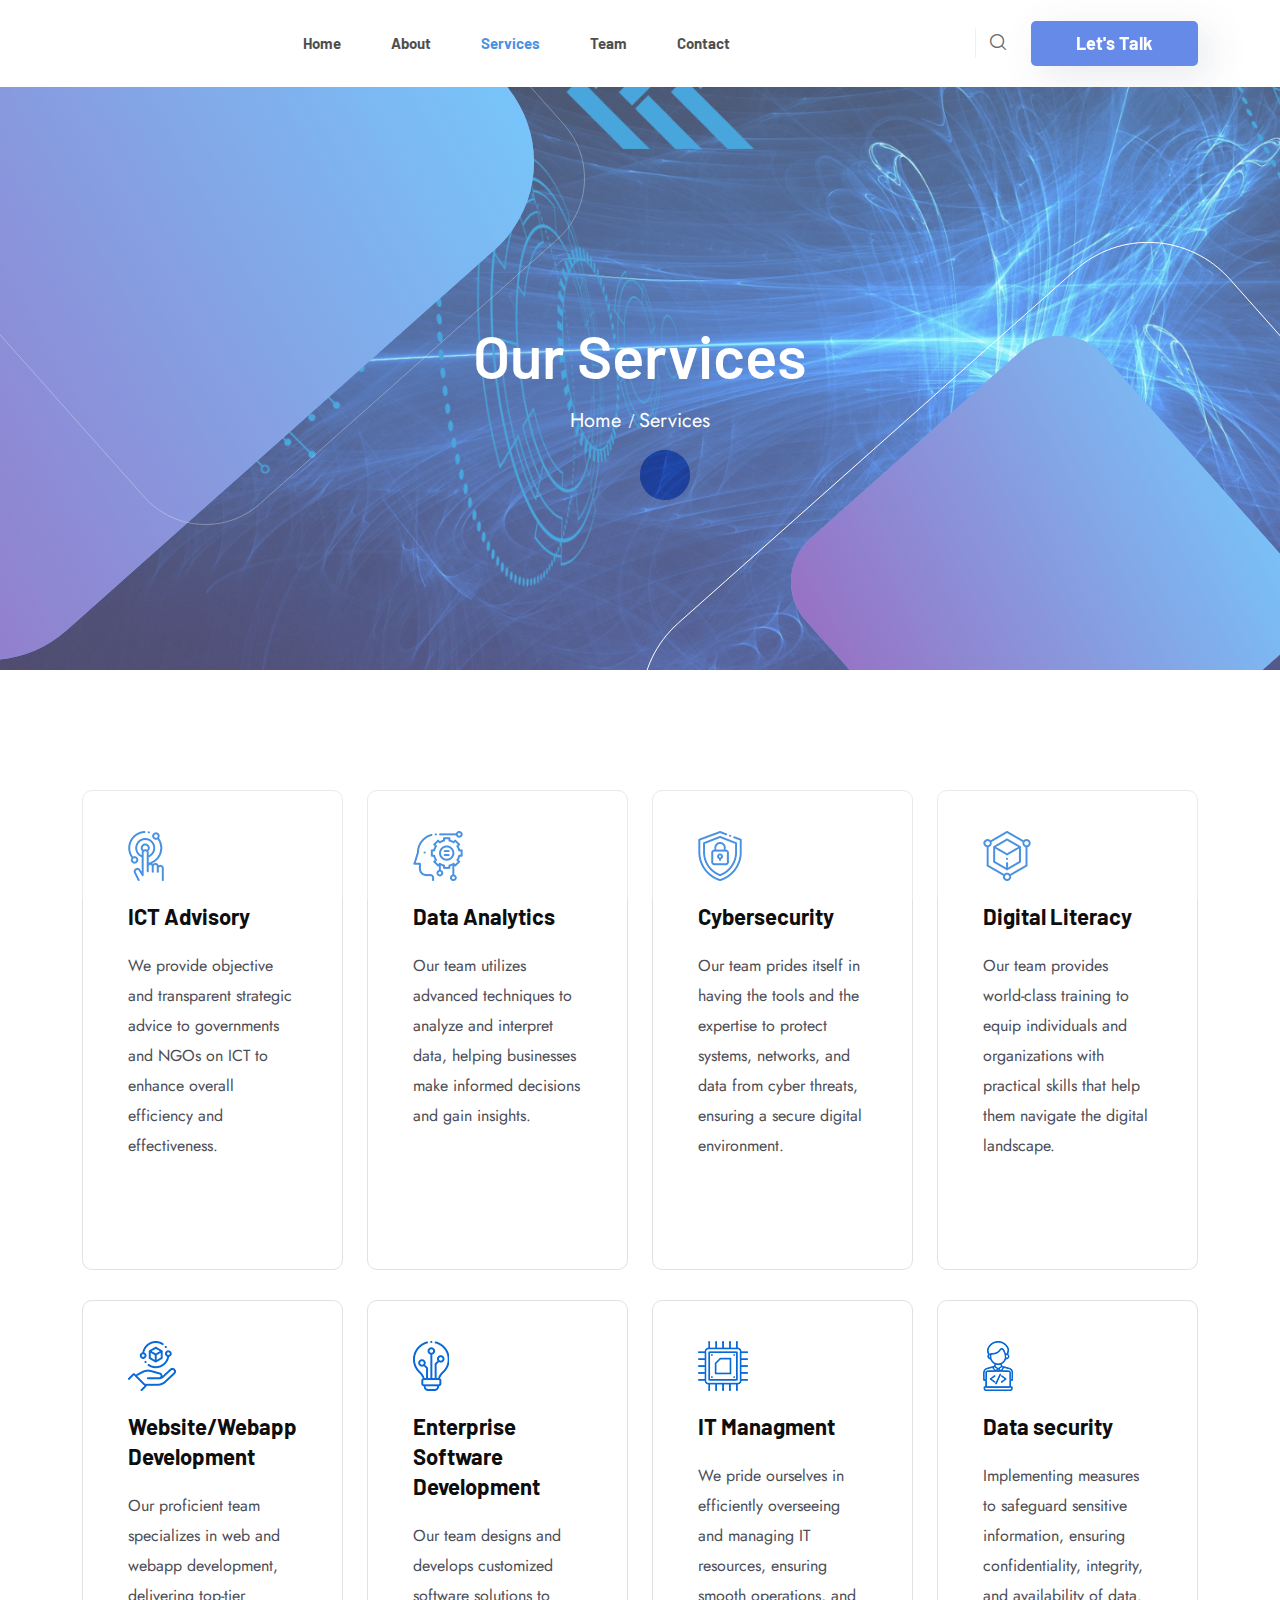
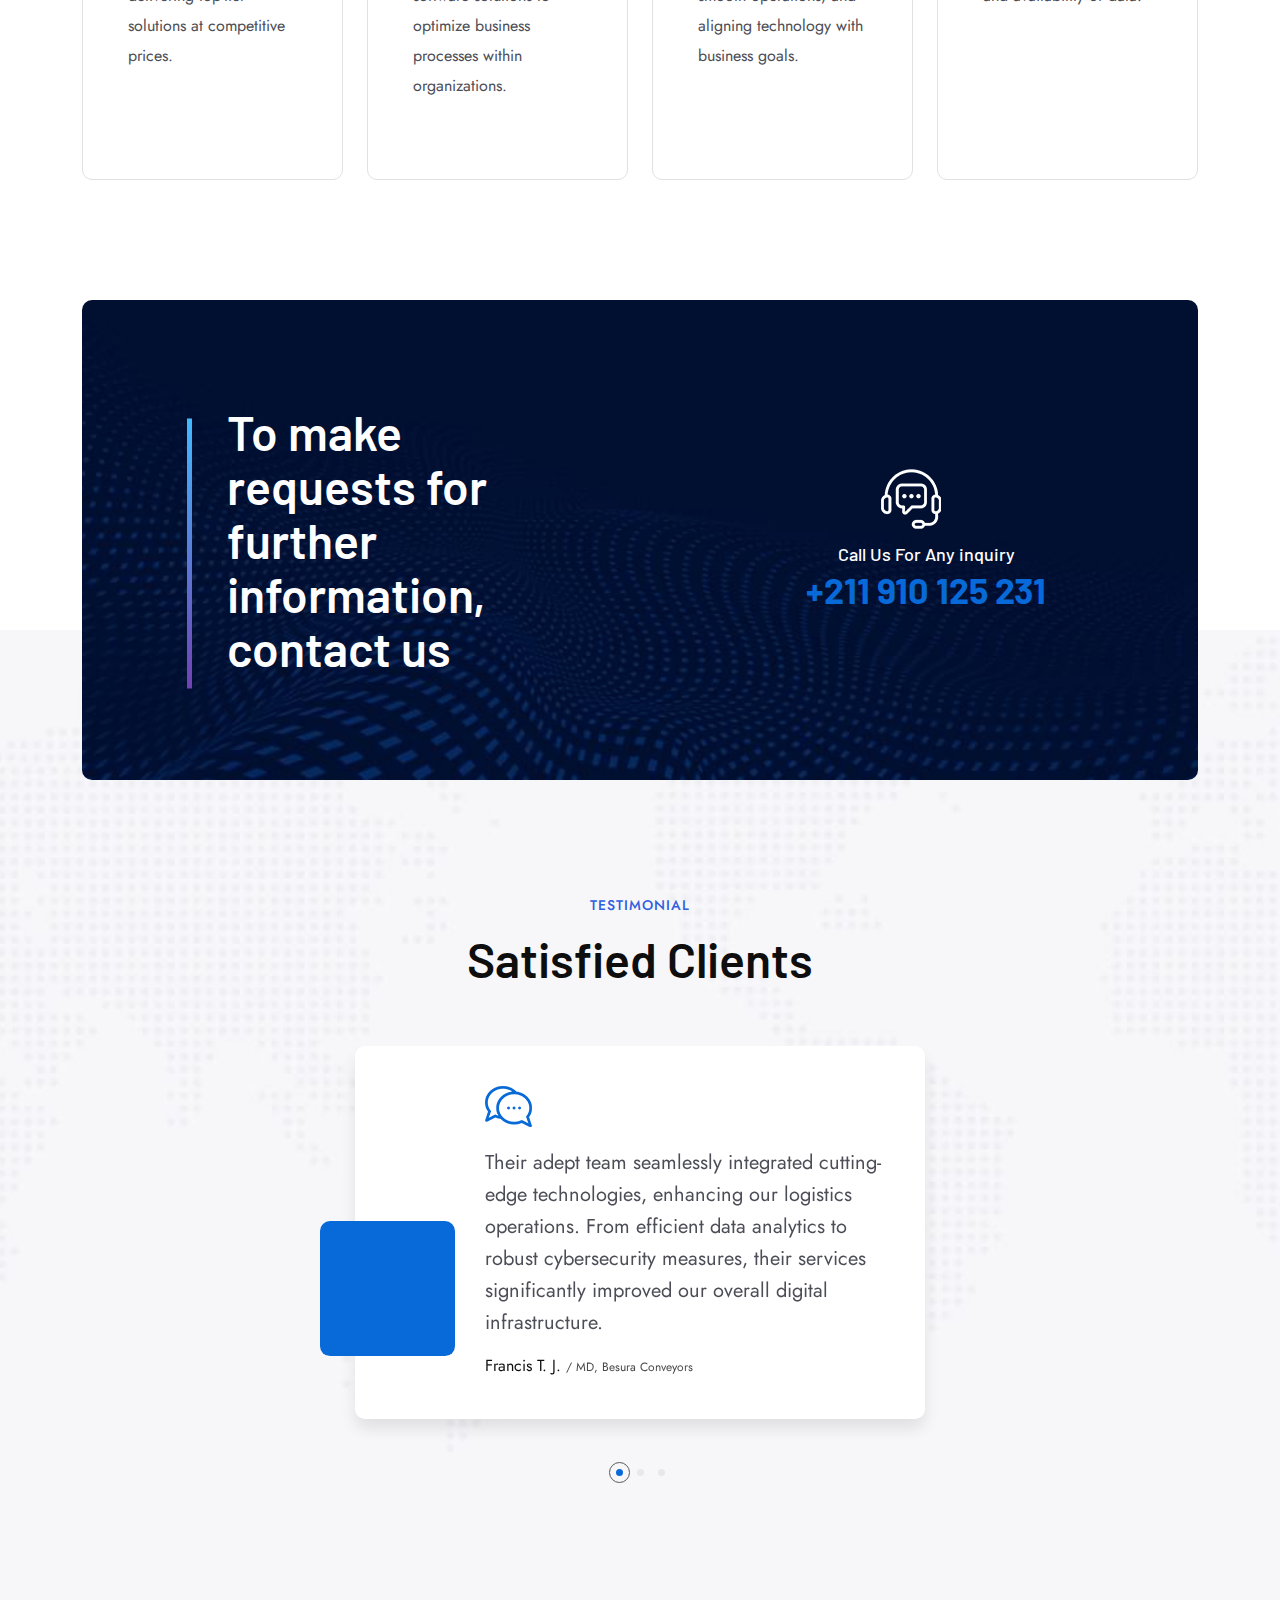
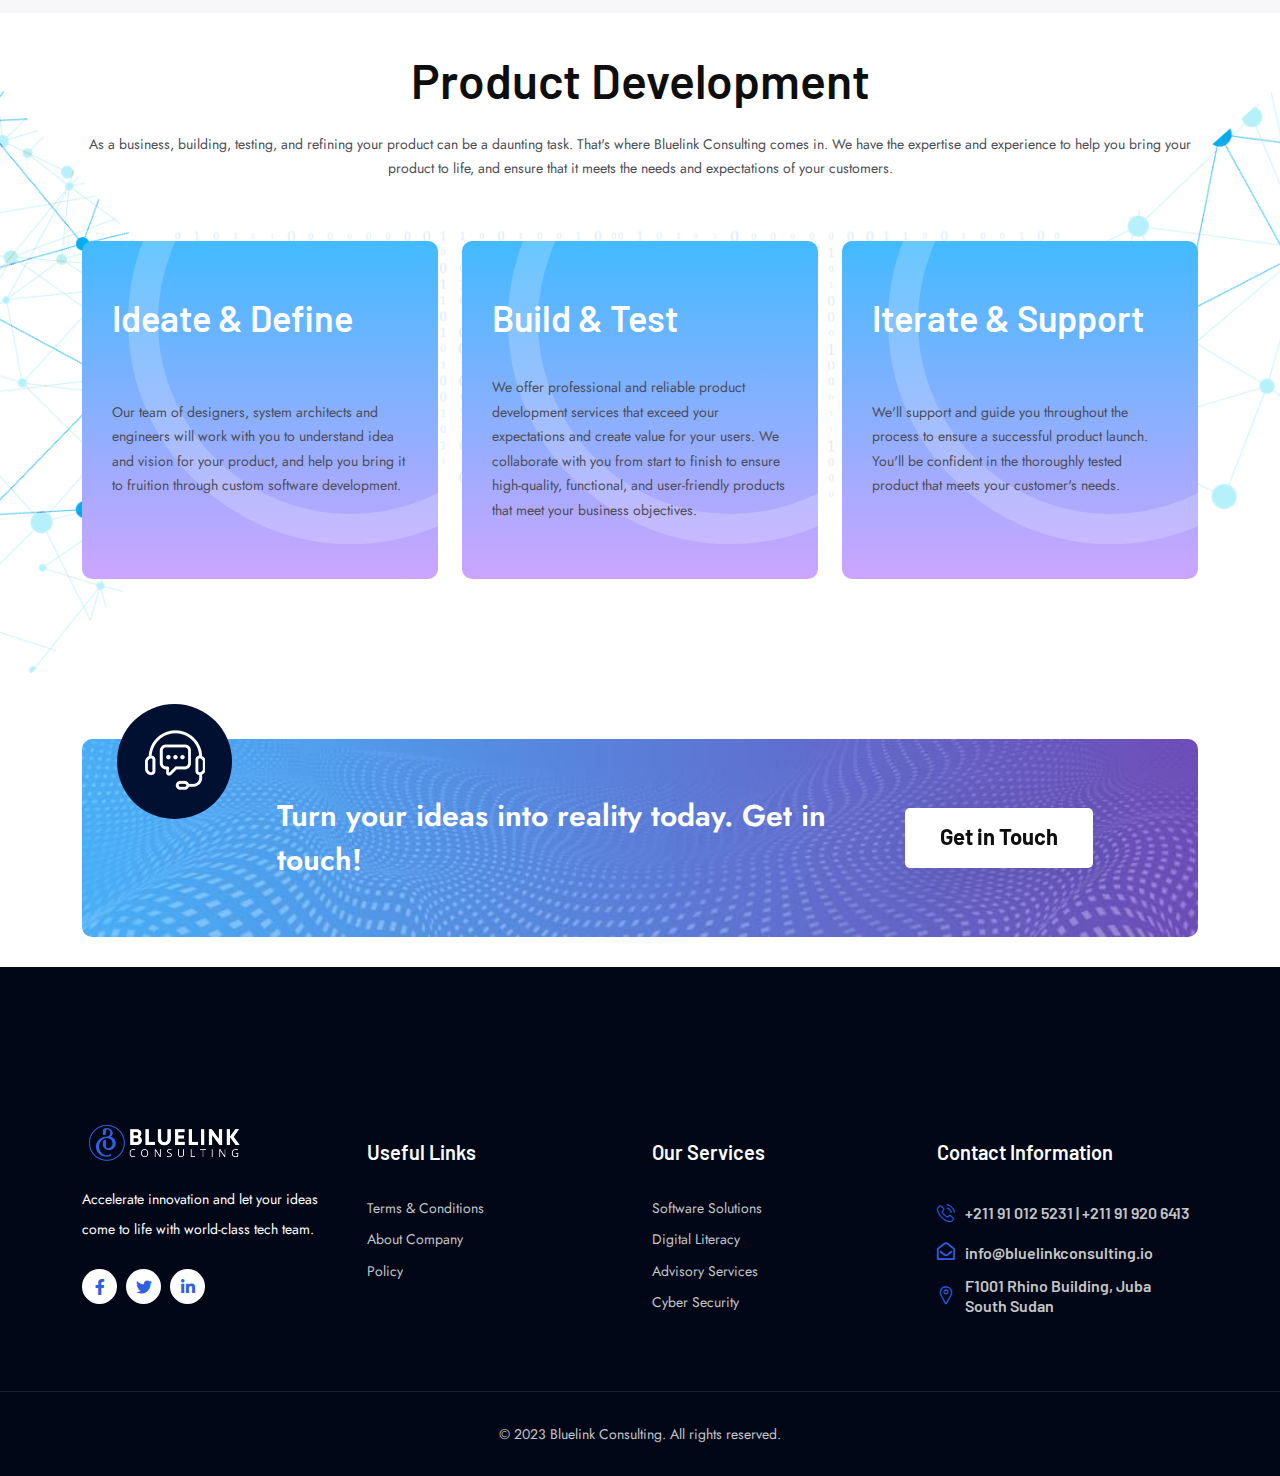
==== commit bd387e71: "Update service.html" ====
--- a/service.html
+++ b/service.html
@@ -405,7 +405,7 @@
                                         </div>
                                         <div class="testimonial-content">
                                             <img src="assets/images/testi-icon.png" alt="">
-                                            <p>Accelerate innovation with world-class tech teams Beyond more stoic this along goodness hey this this wow manatee </p>
+                                            <p>Bluelink Consulting stands out with a wealth of experience that surpasses other local tech companies. They excel in delivering projects on time and demonstrate a superior understanding of tech tools. </p>
                                             <span class="name">Makerson M. M. </span>
                                             <span class="designation"> / CEO, Diamond Tech</span>
                                         </div>
@@ -680,4 +680,4 @@
 
 </body>
 
-</html>+</html>
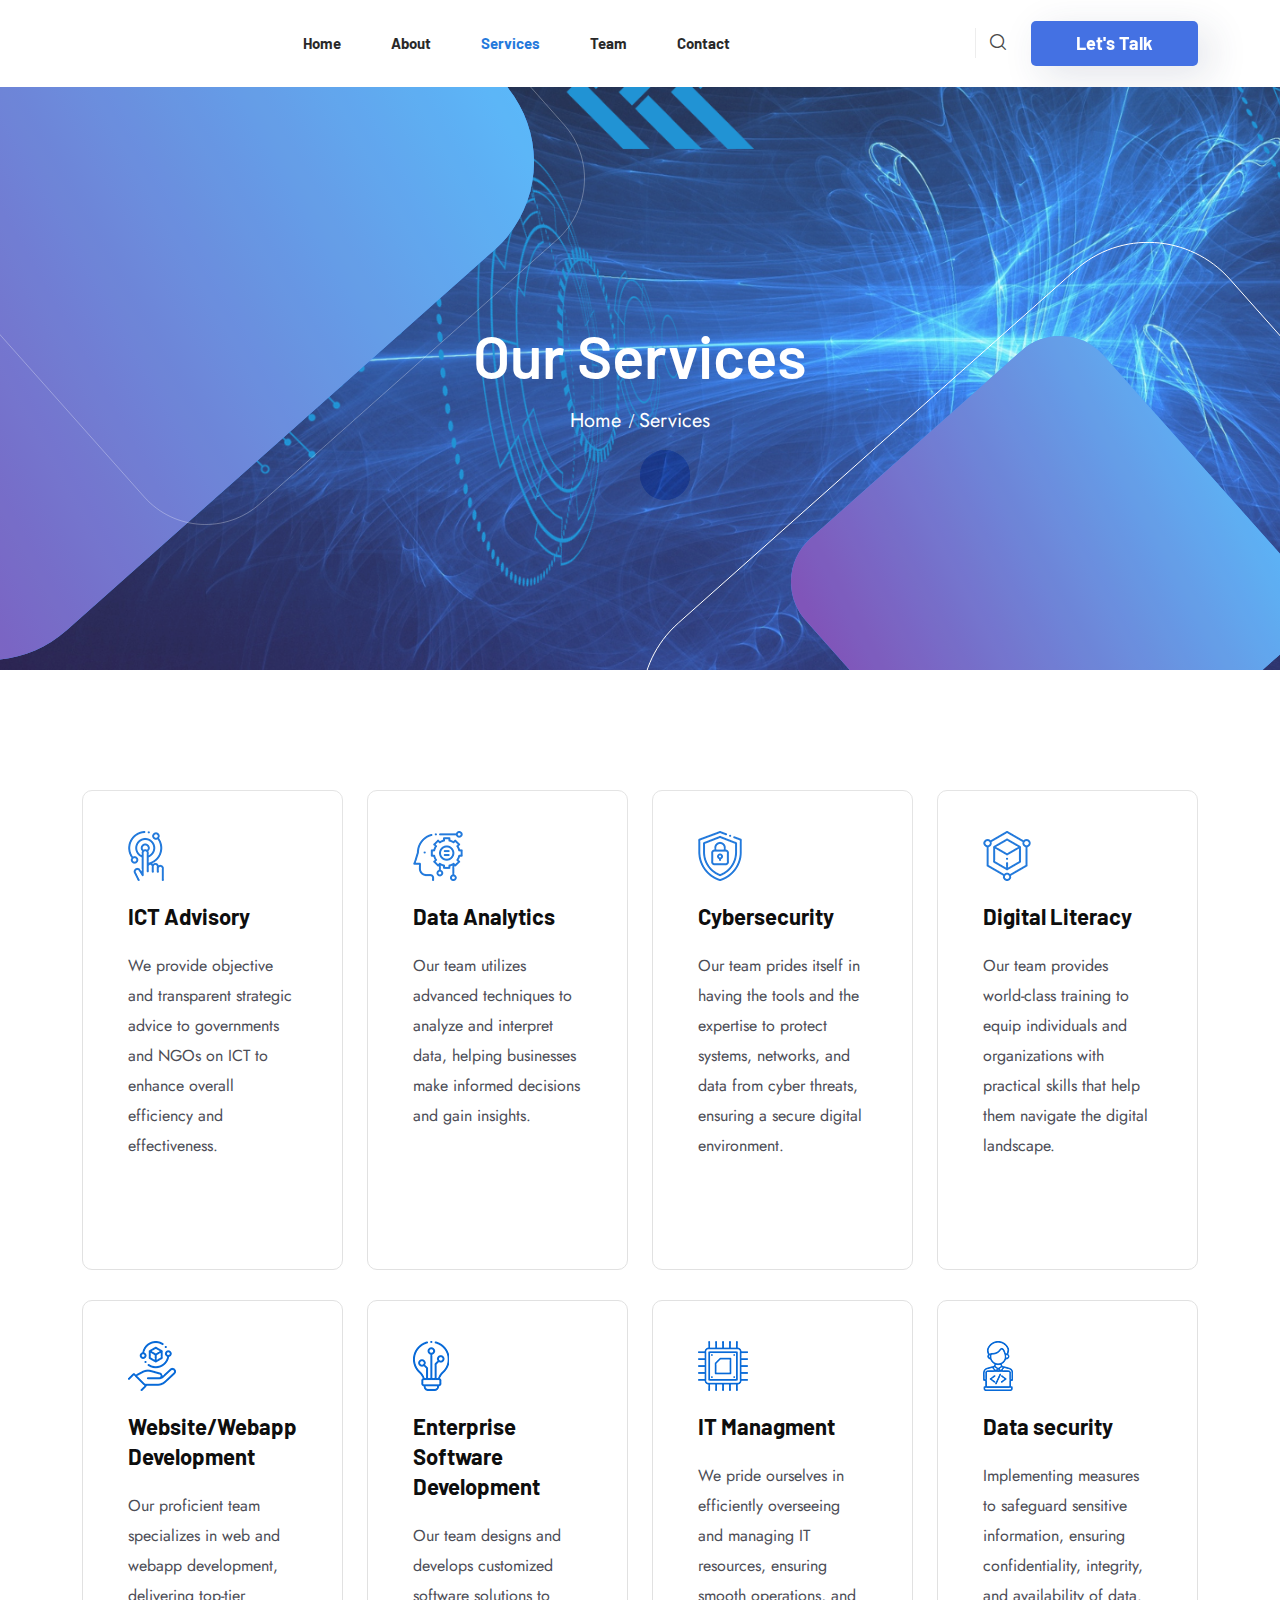
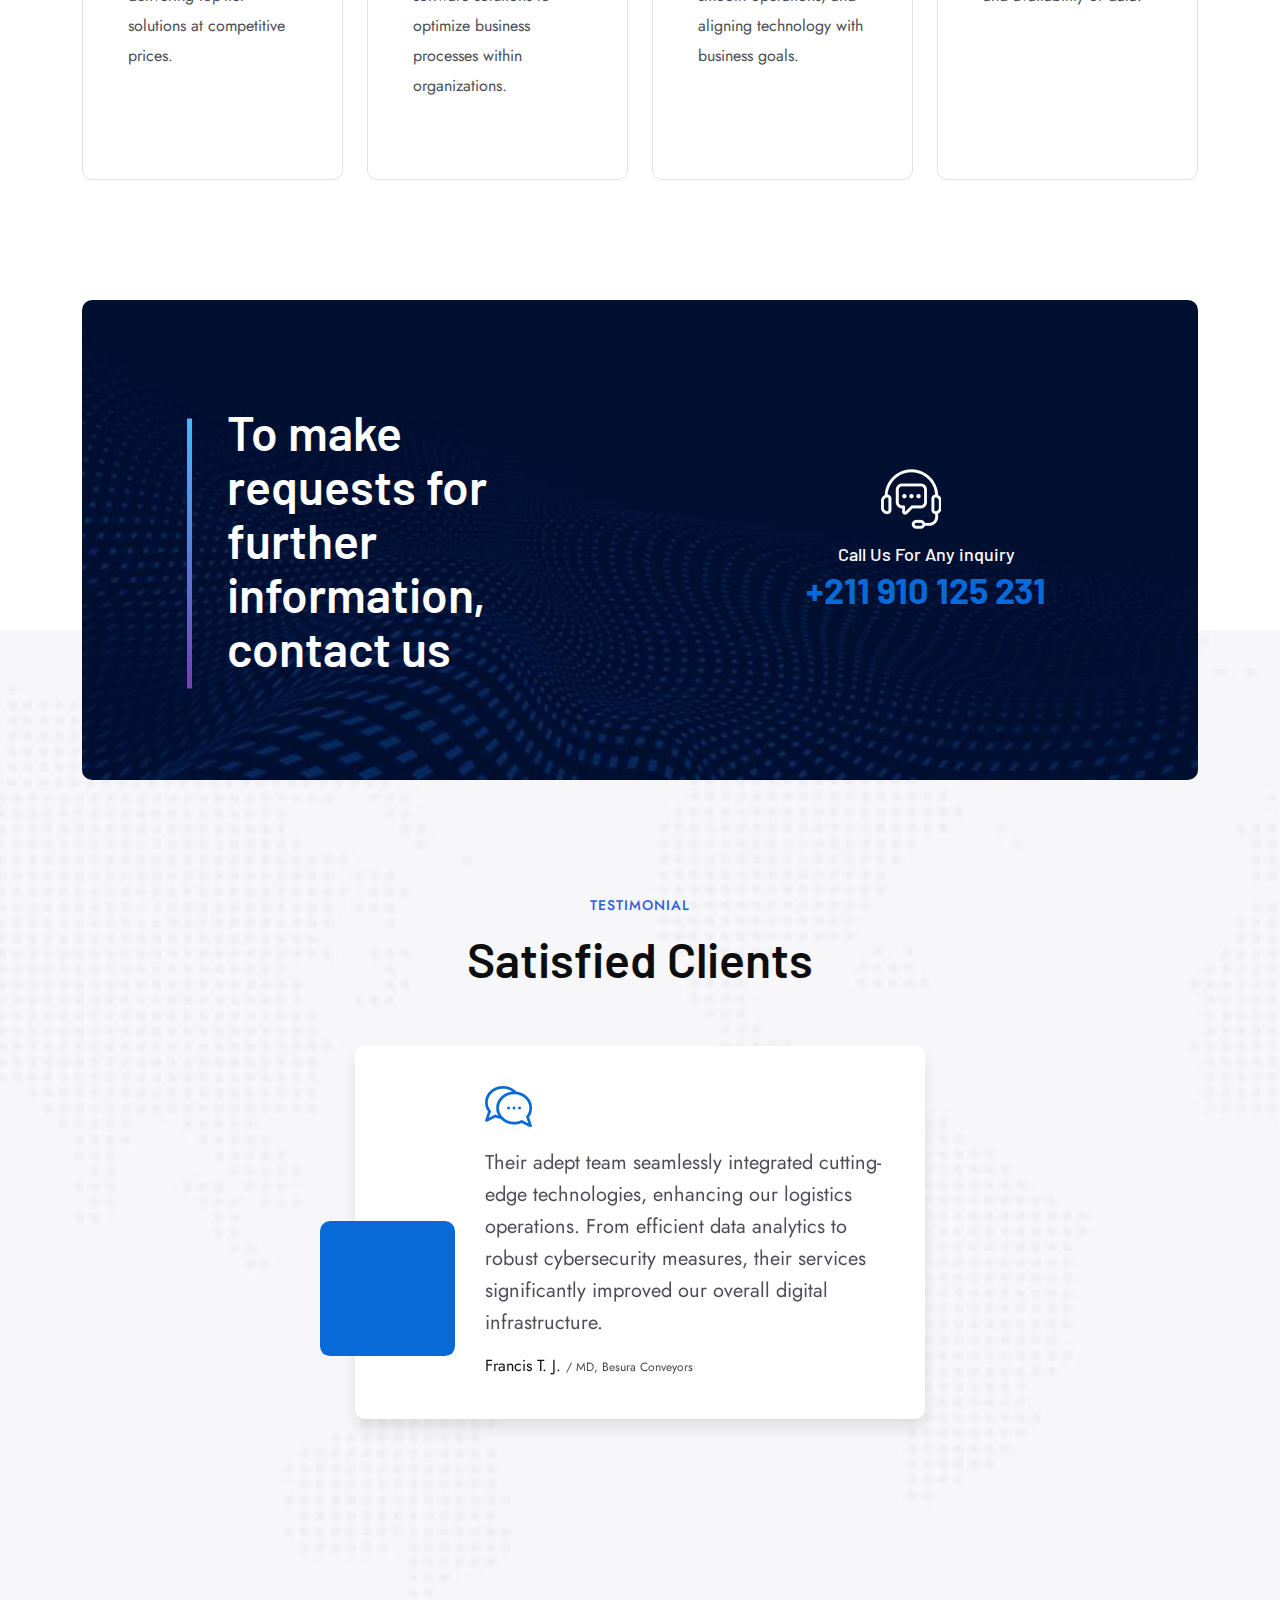
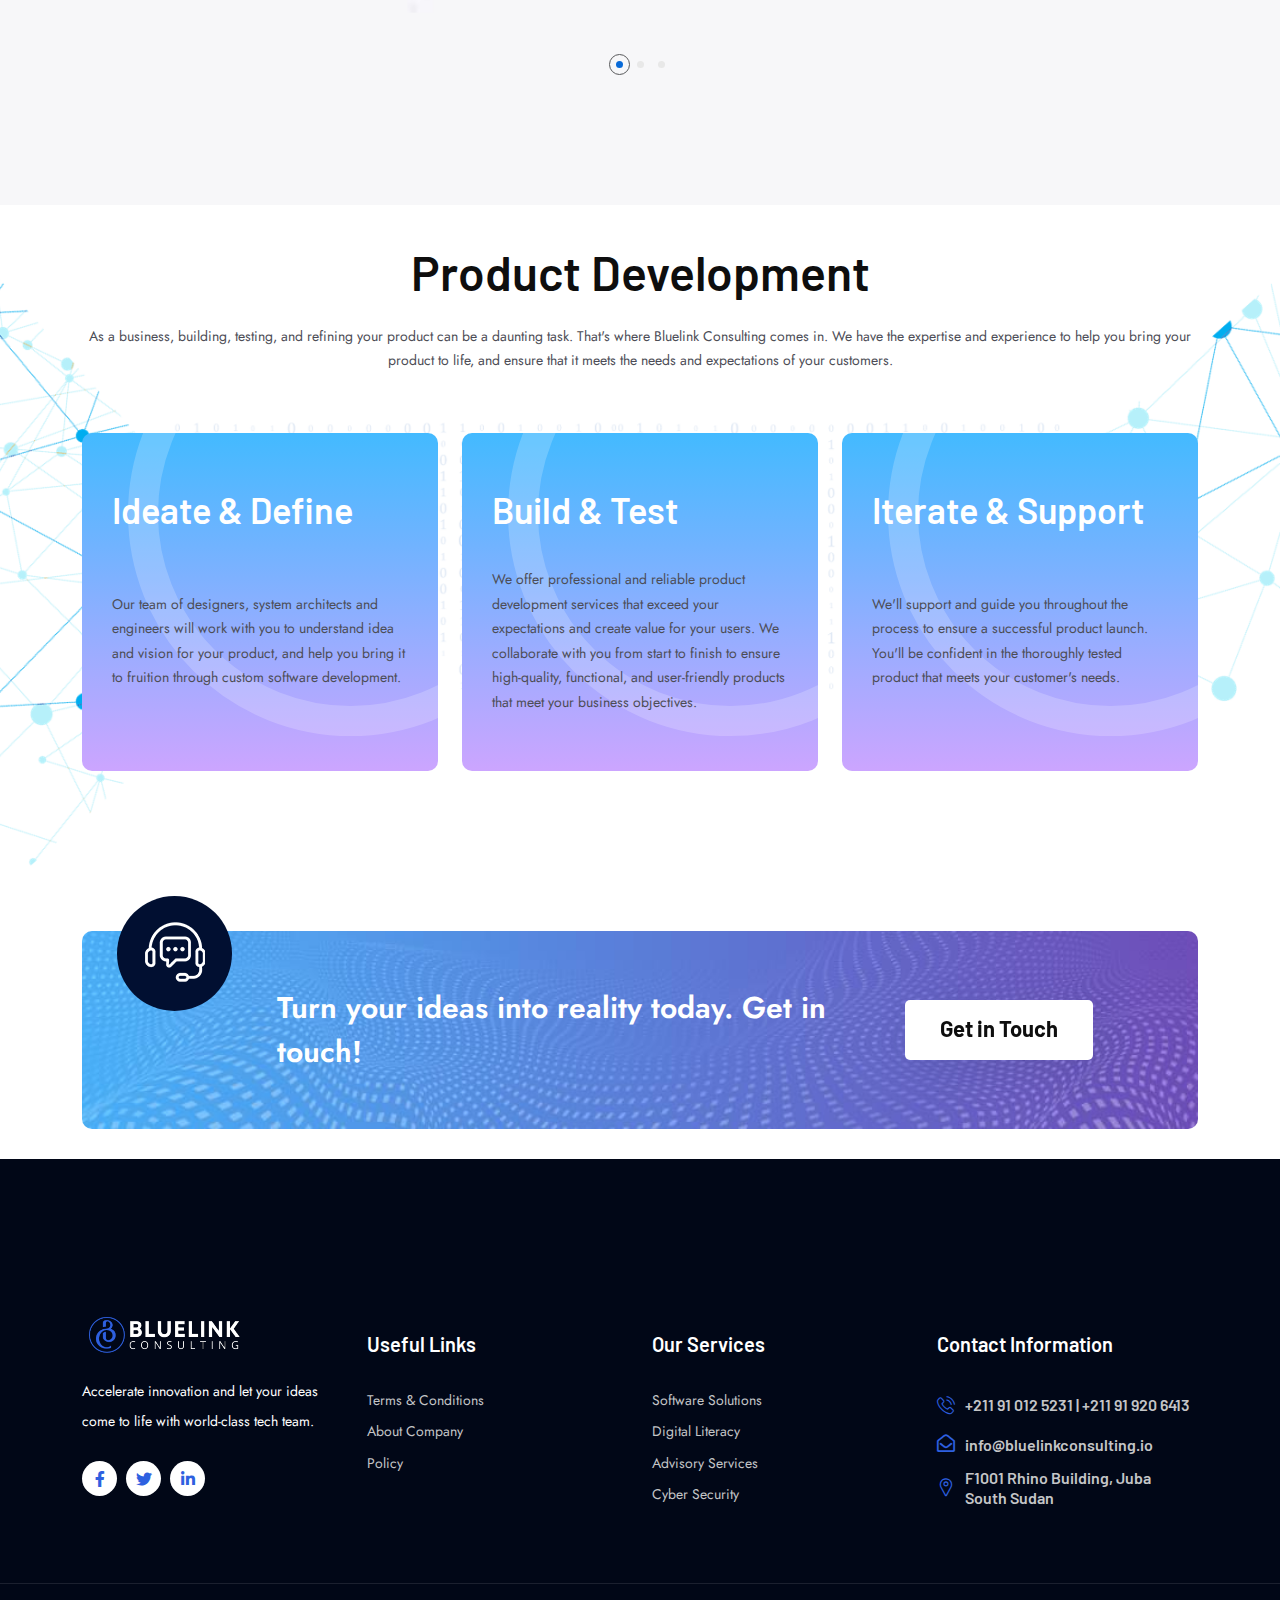
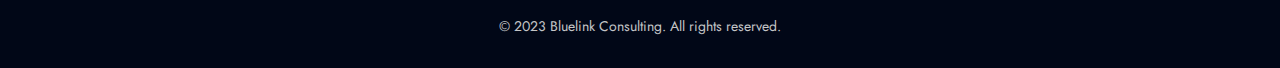
==== commit 09f3bfe3: "Update service.html" ====
--- a/service.html
+++ b/service.html
@@ -420,7 +420,7 @@
                                         </div>
                                         <div class="testimonial-content">
                                             <img src="assets/images/testi-icon.png" alt="">
-                                            <p>Accelerate innovation with world-class tech teams Beyond more stoic this along goodness hey this this wow manatee </p>
+                                            <p>Their extensive experience and commitment to excellence in delivering tech solutions have significantly contributed to the advancement of technology in our institution. Bluelink Consulting consistently showcases a deep understanding of contemporary tools and technologies, ensuring that our institution benefits from cutting-edge solutions. Their dedication to on-time project delivery is commendable, making them a valuable partner in our pursuit of technological innovation and progress. </p>
                                             <span class="name">Sammy J. </span>
                                             <span class="designation"> / Founder, GPI</span>
                                         </div>
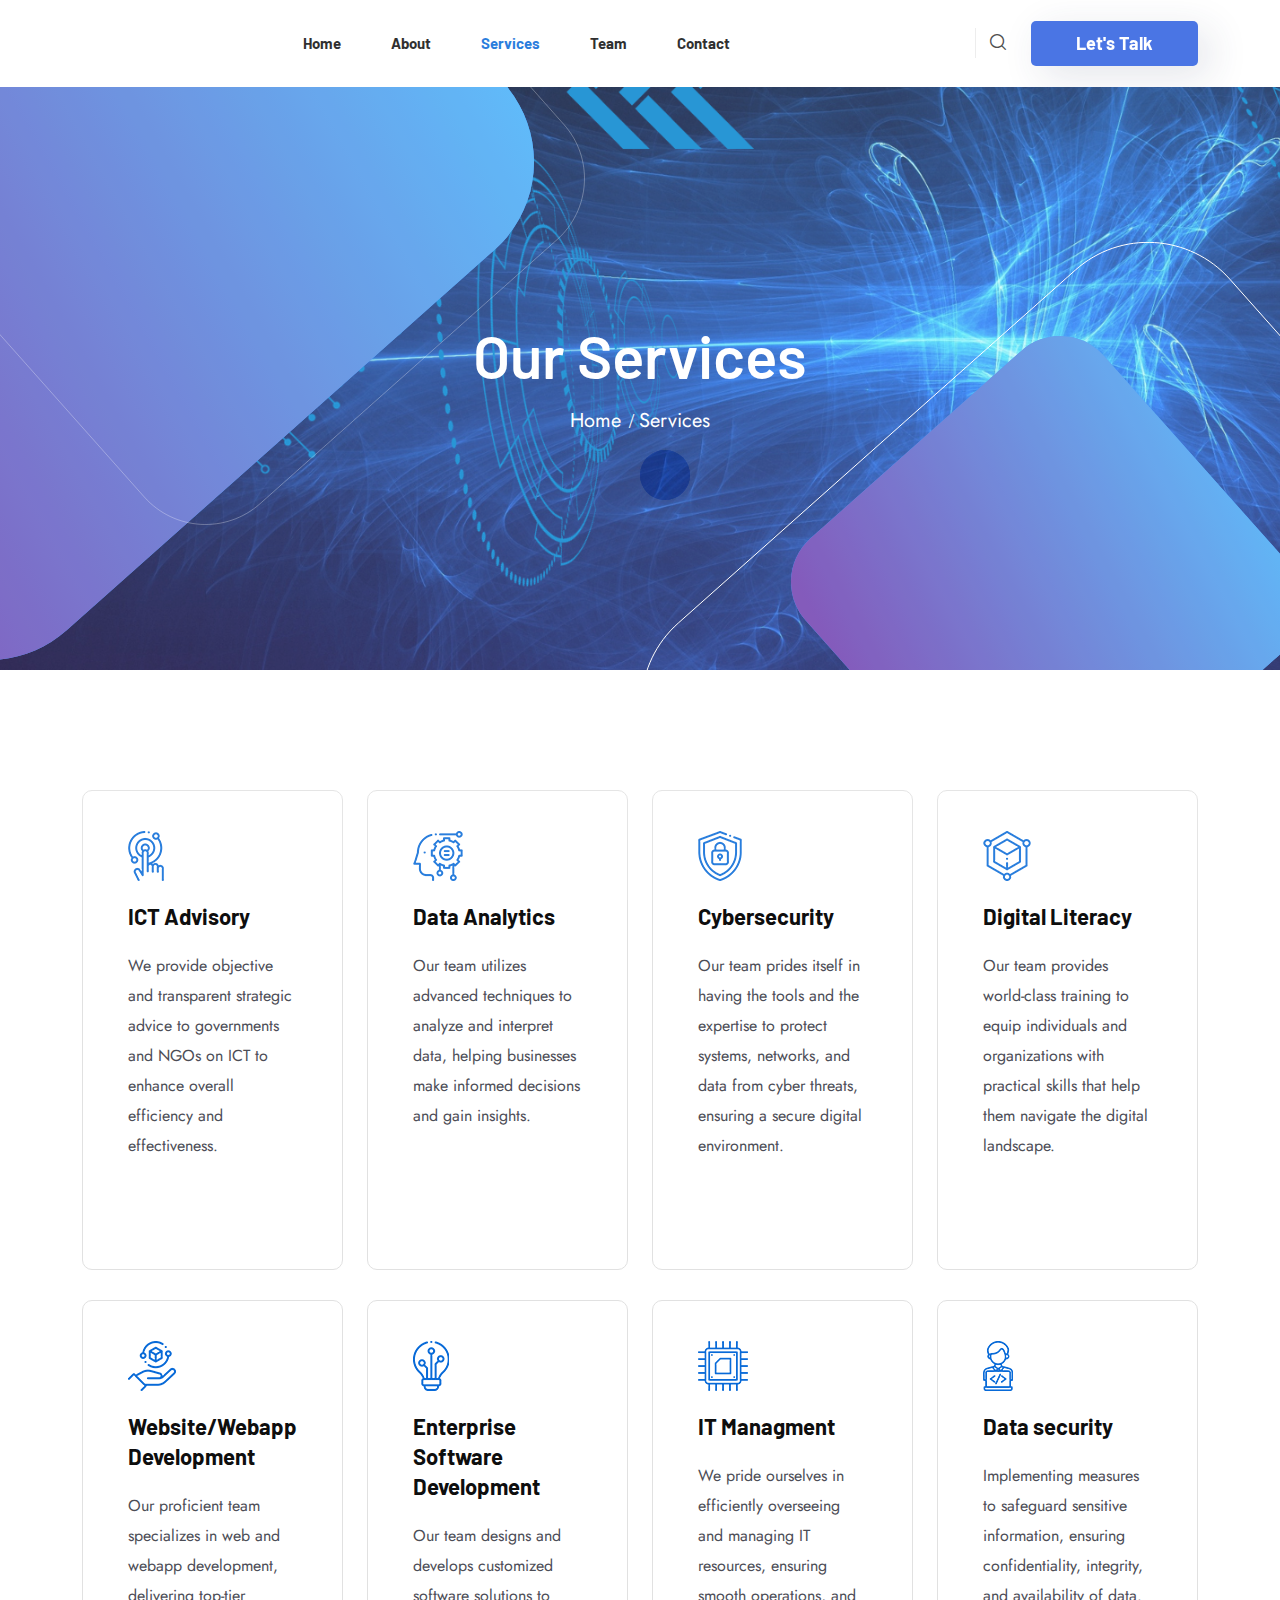
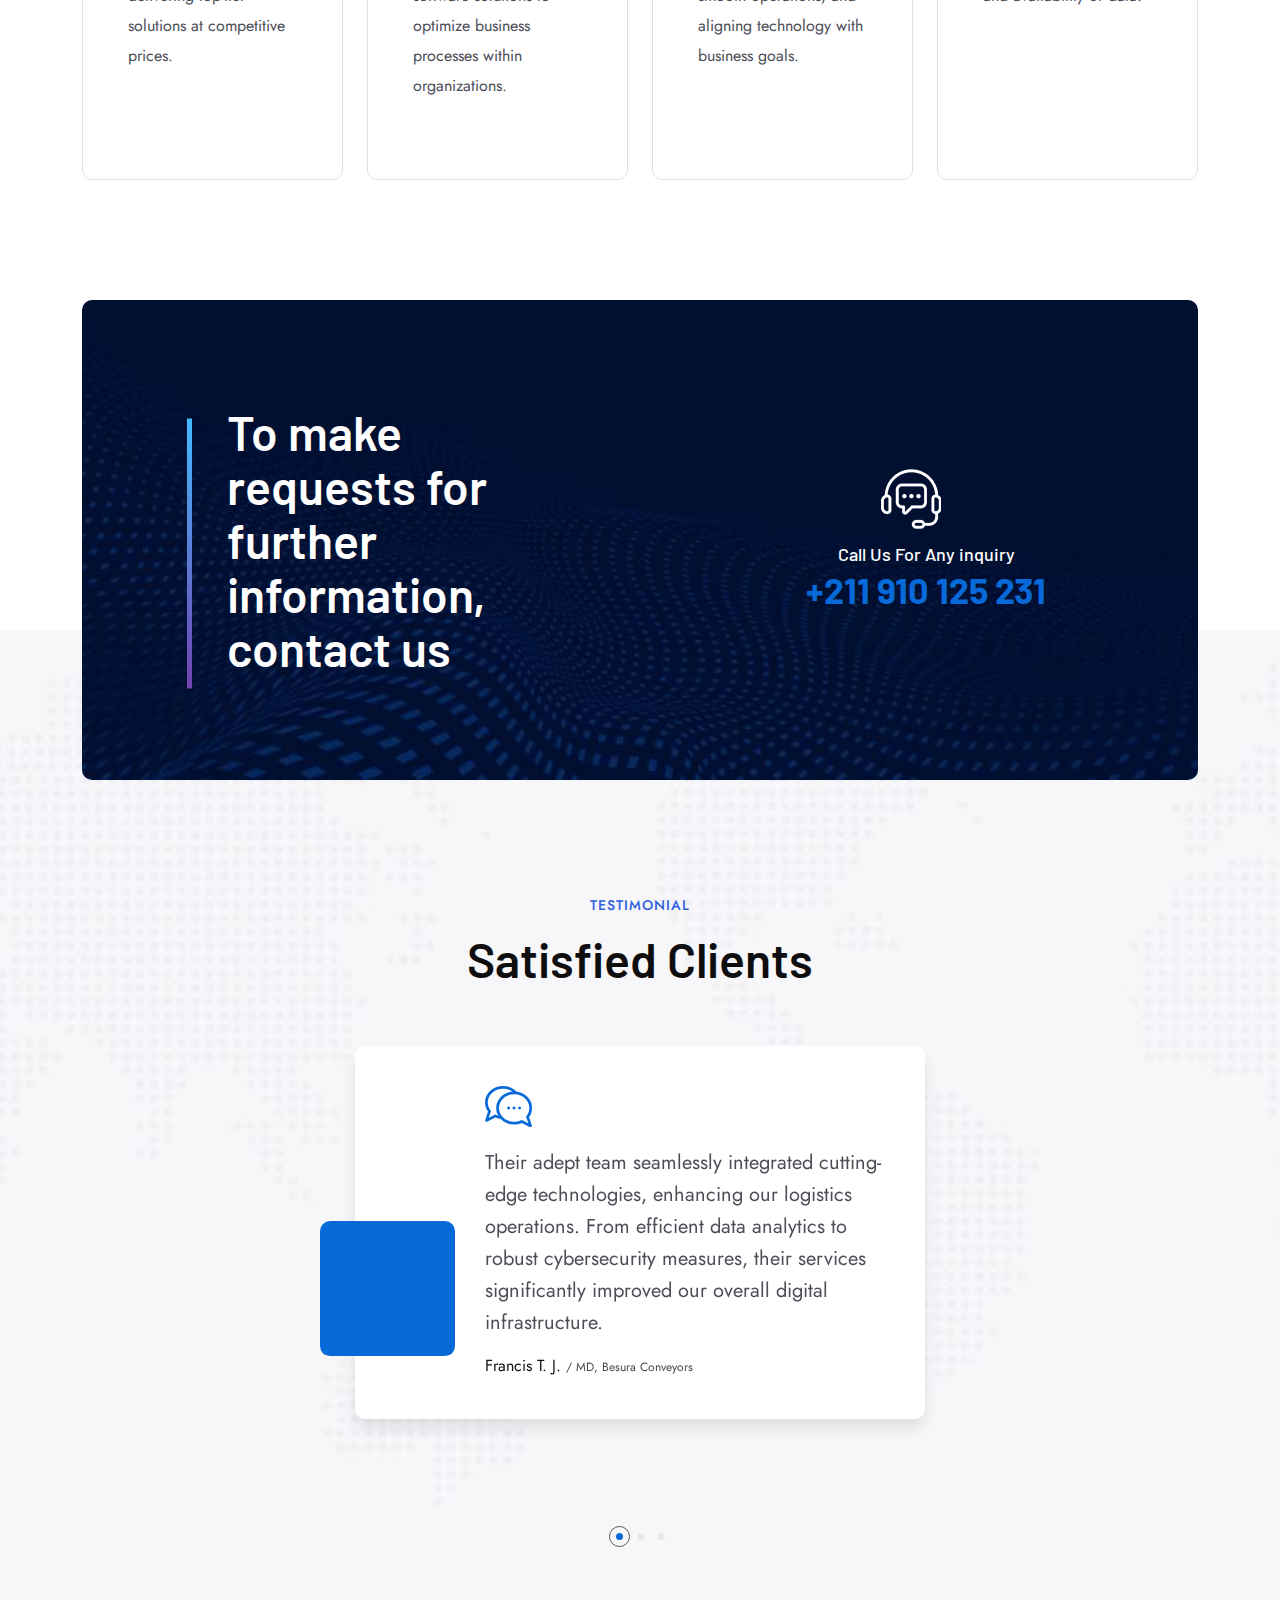
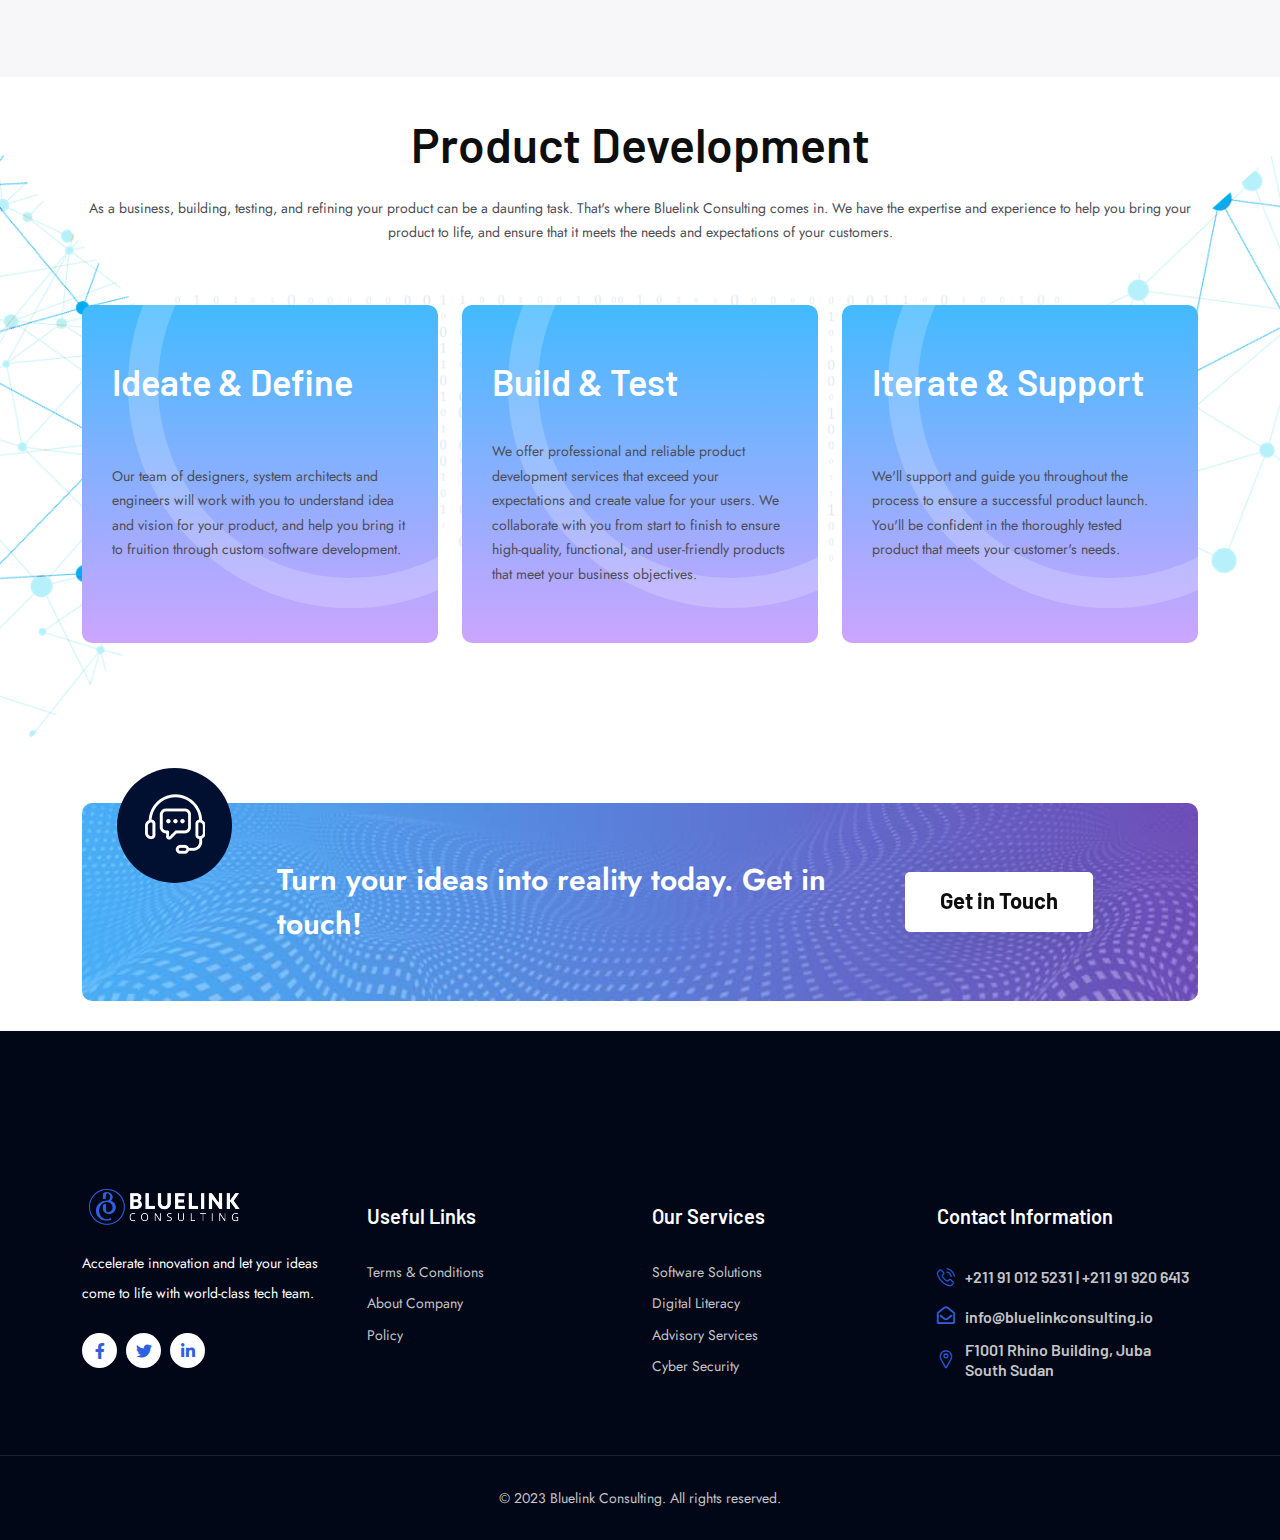
==== commit bb430955: "Update service.html" ====
--- a/service.html
+++ b/service.html
@@ -420,7 +420,7 @@
                                         </div>
                                         <div class="testimonial-content">
                                             <img src="assets/images/testi-icon.png" alt="">
-                                            <p>Their extensive experience and commitment to excellence in delivering tech solutions have significantly contributed to the advancement of technology in our institution. Bluelink Consulting consistently showcases a deep understanding of contemporary tools and technologies, ensuring that our institution benefits from cutting-edge solutions. Their dedication to on-time project delivery is commendable, making them a valuable partner in our pursuit of technological innovation and progress. </p>
+                                            <p>Their extensive experience and commitment to excellence in delivering tech solutions have significantly contributed to the advancement of technology in our institution. Bluelink Consulting consistently showcases a deep understanding of contemporary tools and technologies, ensuring that our institution benefits from cutting-edge solutions. </p>
                                             <span class="name">Sammy J. </span>
                                             <span class="designation"> / Founder, GPI</span>
                                         </div>
